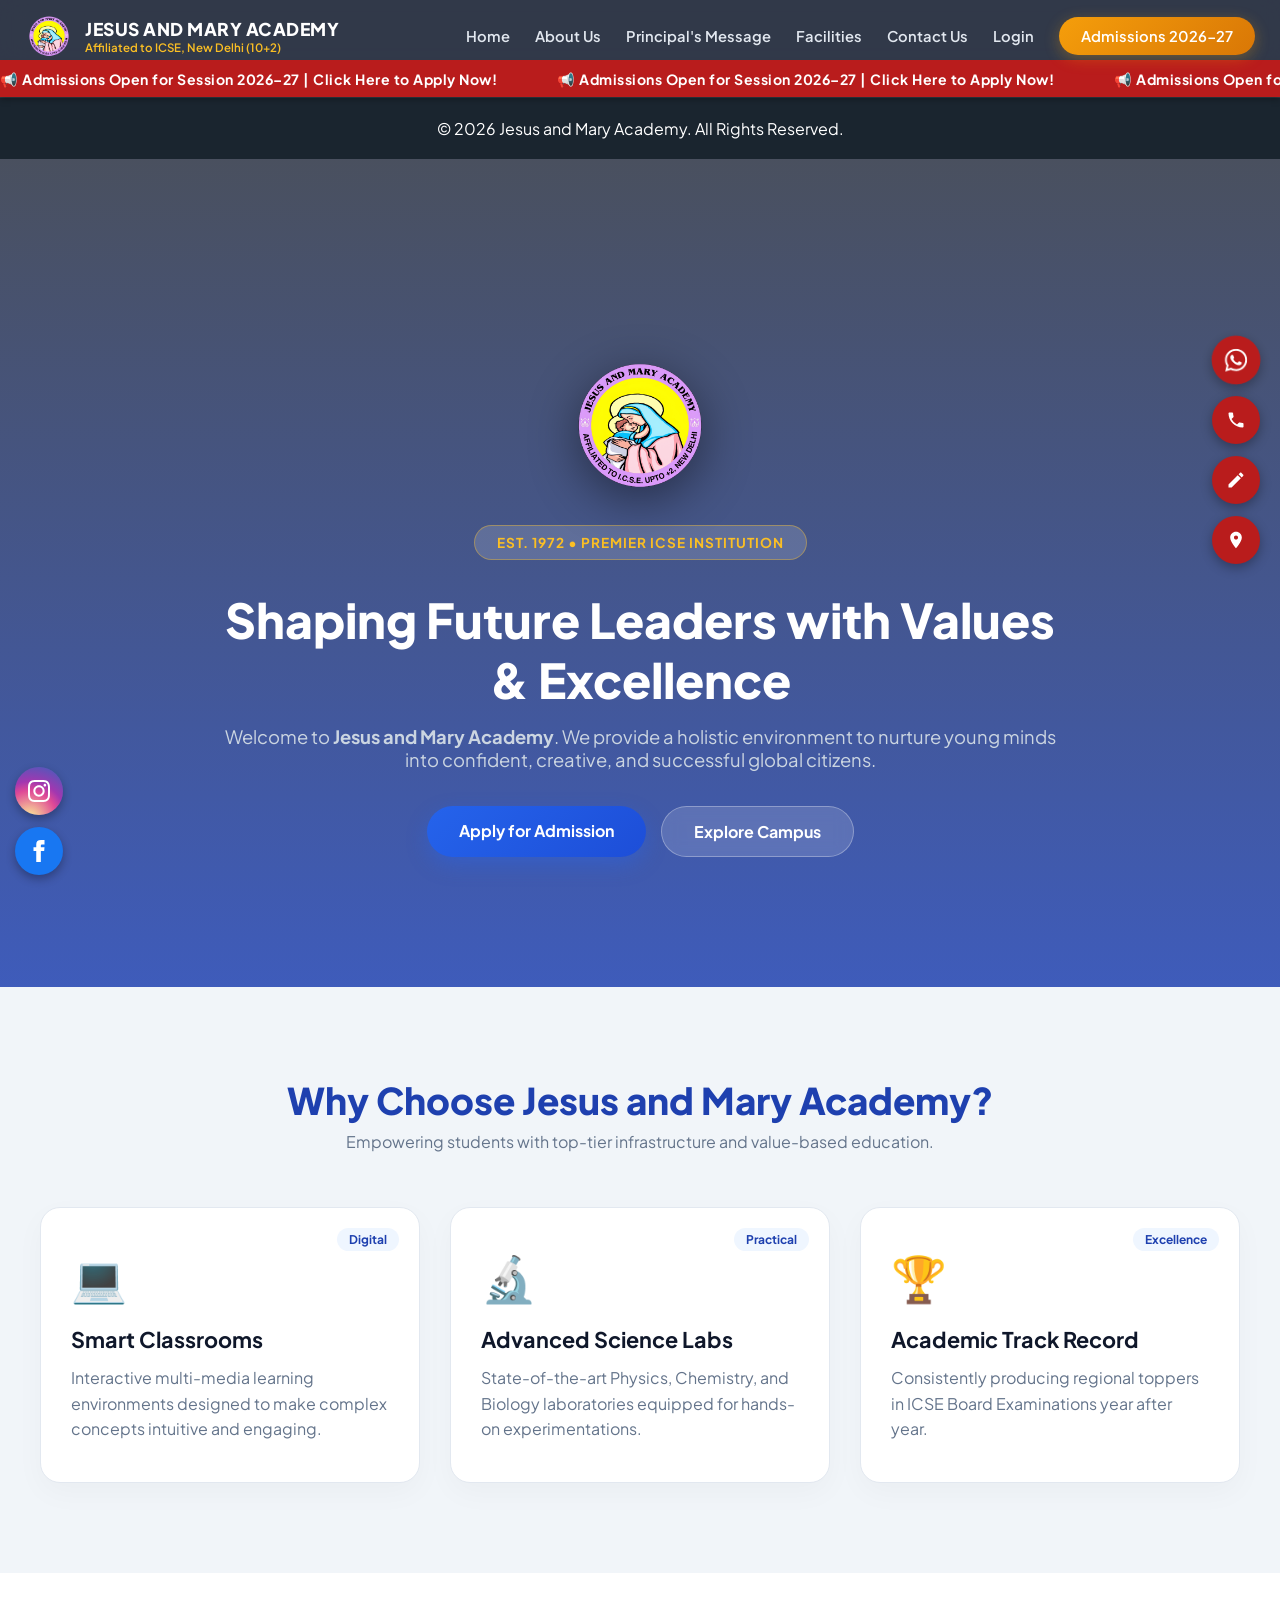
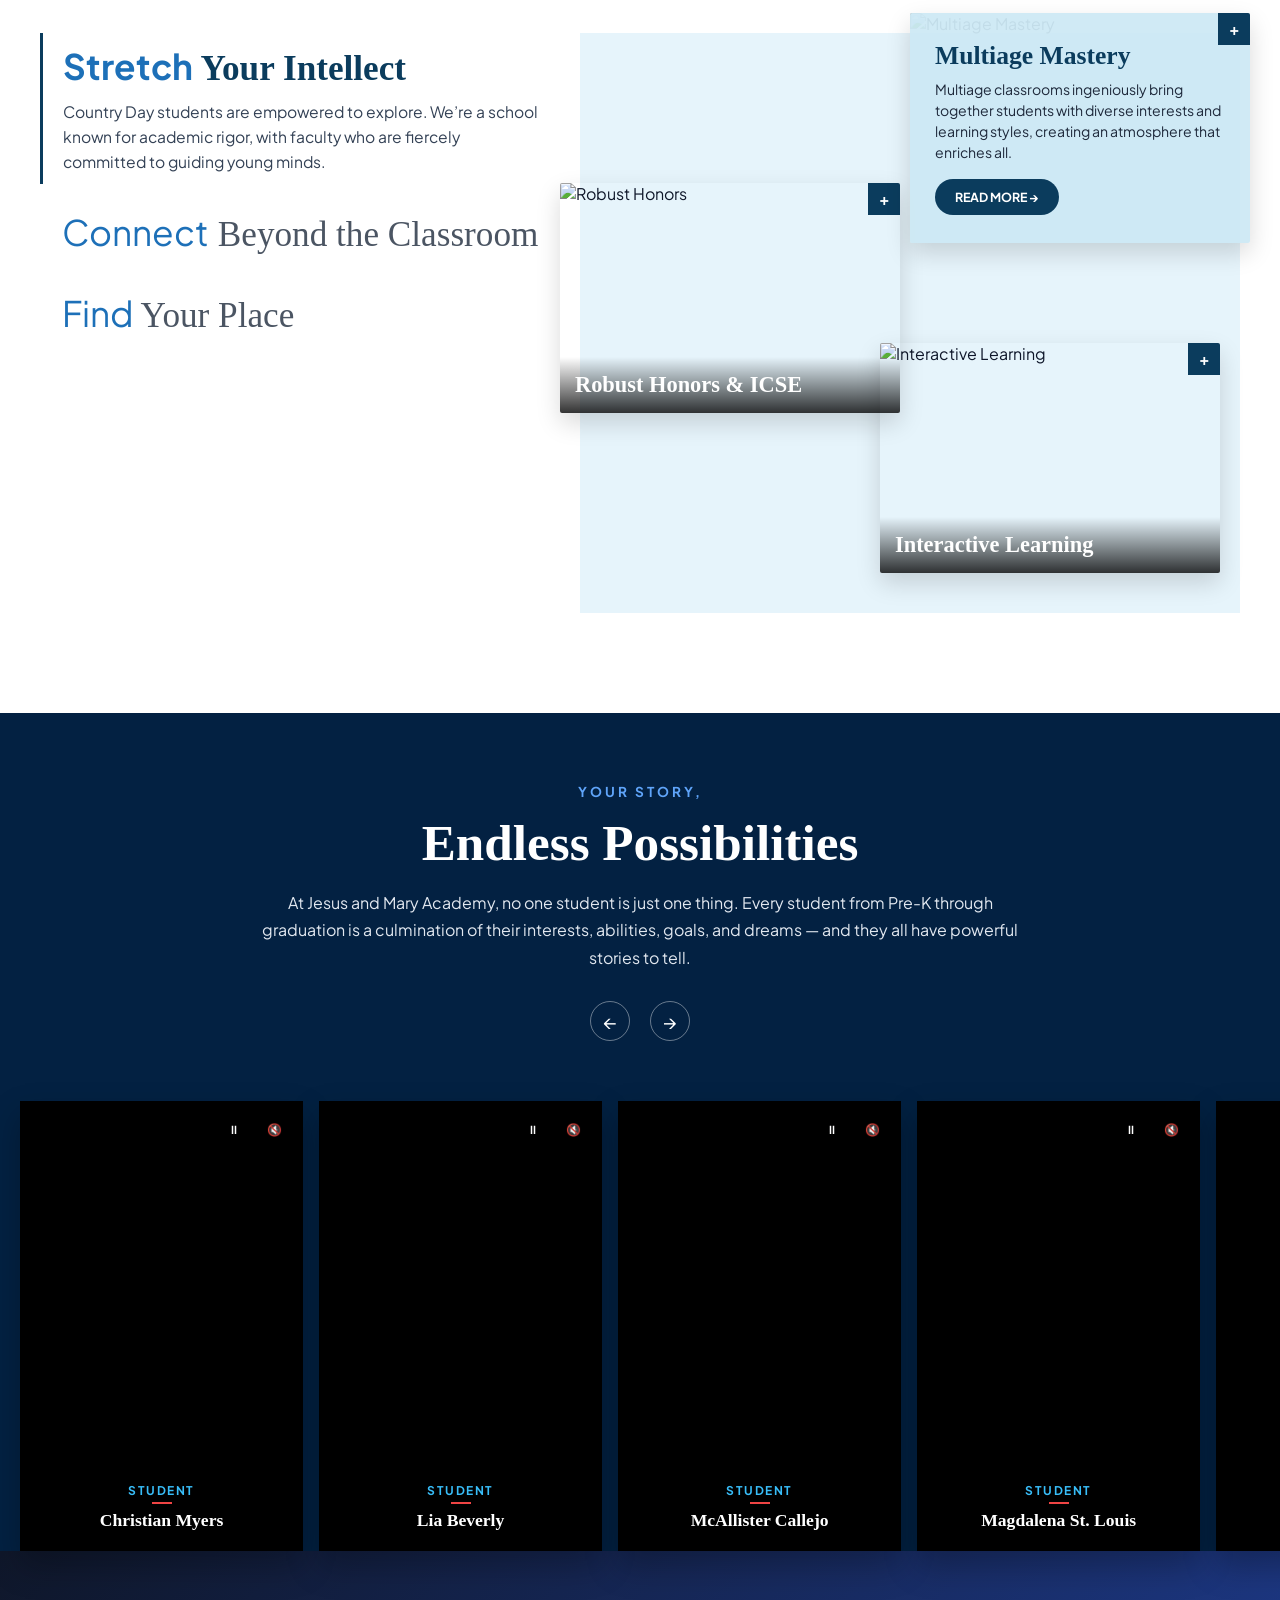
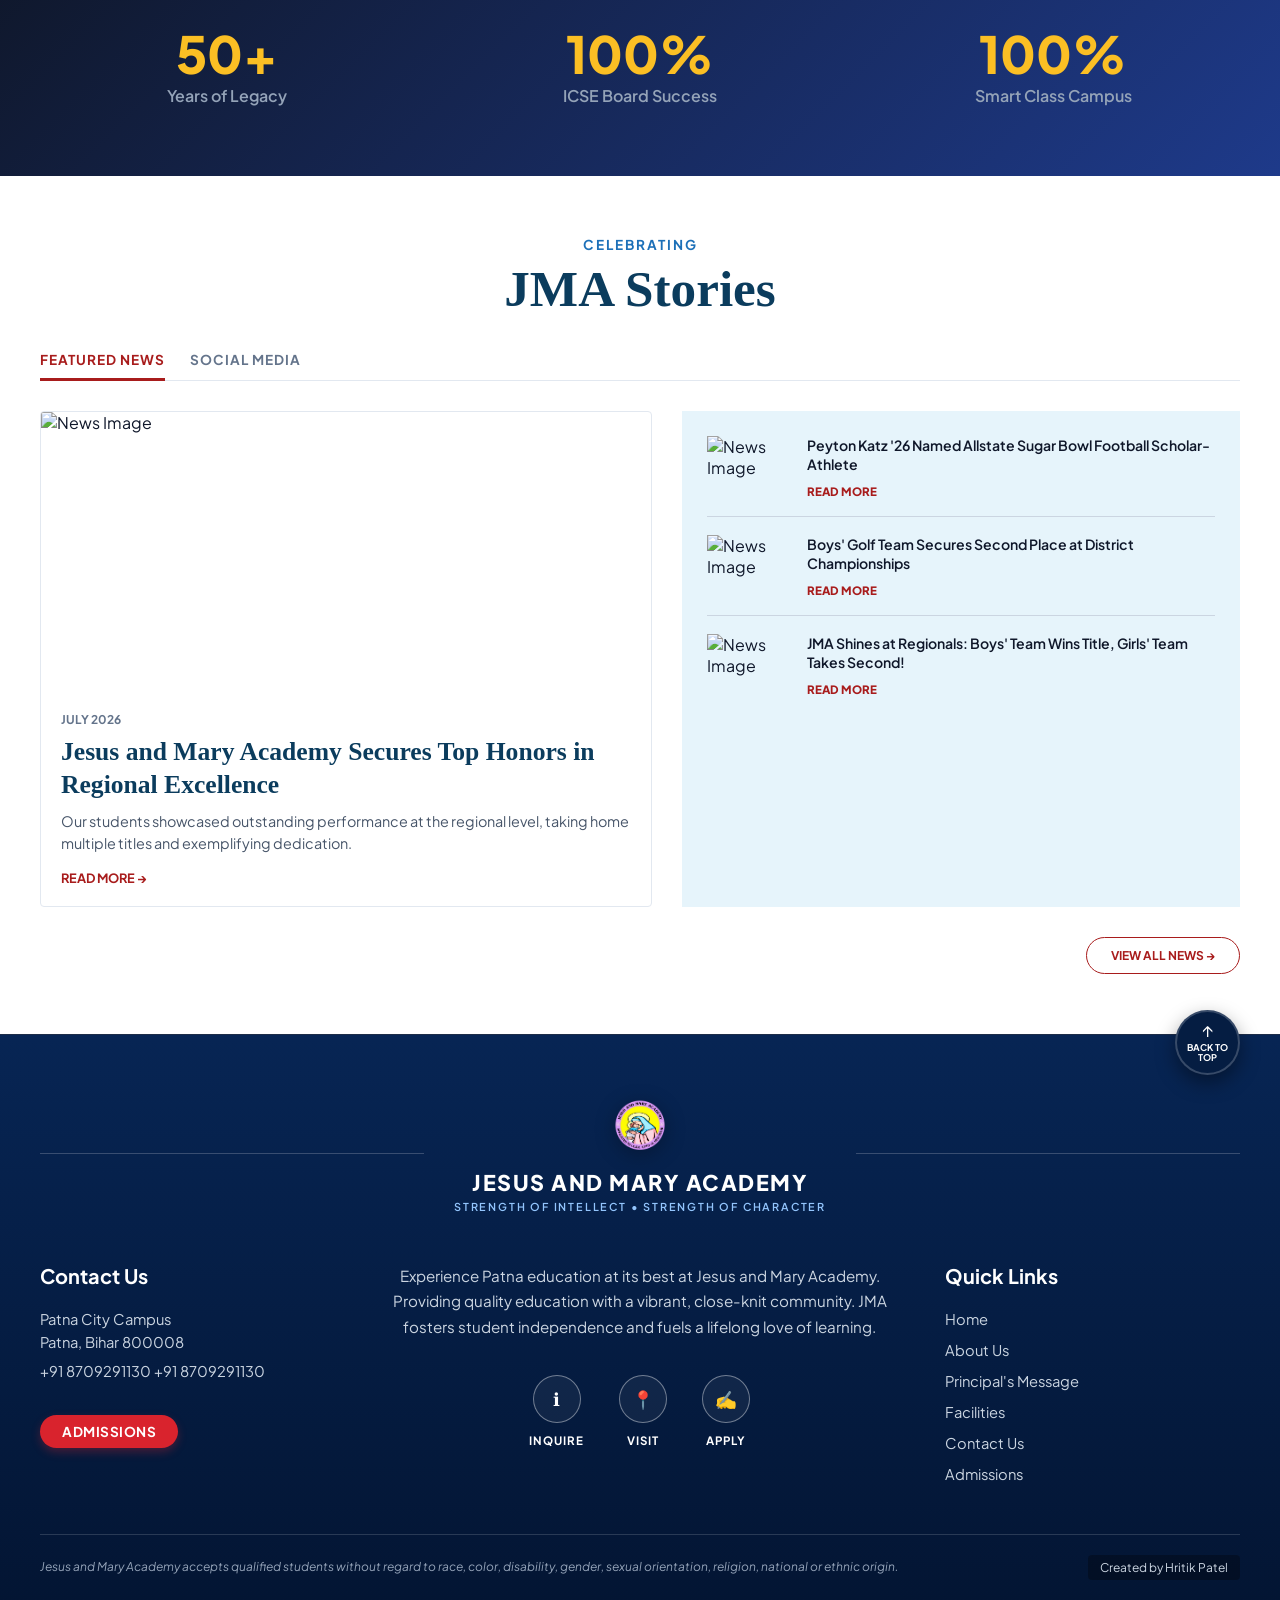
==== index.html @ e07cd56a "Add files via upload" ====
<!DOCTYPE html>
<html lang="en">
<head>
    <meta charset="UTF-8">
    <meta name="viewport" content="width=device-width, initial-scale=1.0">
    <title>Jesus and Mary Academy | Patna City</title>
    
    <!-- External CSS Libraries & Google Fonts -->
    <link rel="stylesheet" href="https://cdn.jsdelivr.net/npm/swiper@11/swiper-bundle.min.css" />
    <link href="https://fonts.googleapis.com/css2?family=Plus+Jakarta+Sans:wght@400;500;600;700;800&display=swap" rel="stylesheet">
    <link rel="stylesheet" href="style.css">
</head>
<body>

    <div id="main-header"></div>

    <!-- Hero Section -->
    <section class="hero" id="home">
        <div class="hero-overlay"></div>
        <div class="hero-content">
            <img src="jma.png" alt="Jesus and Mary Academy Logo" class="hero-center-logo">
            <span class="badge">Est. 1972 • Premier ICSE Institution</span>
            <h1>Shaping Future Leaders with Values & Excellence</h1>
            <p>Welcome to <strong>Jesus and Mary Academy</strong>. We provide a holistic environment to nurture young minds into confident, creative, and successful global citizens.</p>
            <div class="hero-btns">
                <a href="https://app.schoolcanvas.com/Admission/jesusandmary" class="btn-primary-large">Apply for Admission</a>
                <a href="about.html" class="btn-secondary-large">Explore Campus</a>
            </div>
        </div>
    </section>

    <div class="main-academics-wrapper">
        <!-- Key Highlights Section -->
        <section class="features" id="academics">
            <div class="container">
                <div class="section-title">
                    <h2>Why Choose Jesus and Mary Academy?</h2>
                    <p>Empowering students with top-tier infrastructure and value-based education.</p>
                </div>
                <div class="card-grid">
                    <div class="card">
                        <div class="card-badge">Digital</div>
                        <div class="card-icon">💻</div>
                        <h3>Smart Classrooms</h3>
                        <p>Interactive multi-media learning environments designed to make complex concepts intuitive and engaging.</p>
                    </div>
                    <div class="card">
                        <div class="card-badge">Practical</div>
                        <div class="card-icon">🔬</div>
                        <h3>Advanced Science Labs</h3>
                        <p>State-of-the-art Physics, Chemistry, and Biology laboratories equipped for hands-on experimentations.</p>
                    </div>
                    <div class="card">
                        <div class="card-badge">Excellence</div>
                        <div class="card-icon">🏆</div>
                        <h3>Academic Track Record</h3>
                        <p>Consistently producing regional toppers in ICSE Board Examinations year after year.</p>
                    </div>
                </div>
            </div>
        </section>

        <section class="premium-interactive-section">
    <div class="premium-container">

        <div class="premium-accordion">
            <div class="p-accordion-item active" data-card="card-1">
                <div class="p-accordion-header">
                    <h2><span class="highlight">Stretch</span> Your Intellect</h2>
                </div>
                <div class="p-accordion-body">
                    <p>Country Day students are empowered to explore. We’re a school known for academic rigor, with faculty who are fiercely committed to guiding young minds.</p>
                </div>
            </div>

            <div class="p-accordion-item" data-card="card-2">
                <div class="p-accordion-header">
                    <h2><span class="highlight">Connect</span> Beyond the Classroom</h2>
                </div>
                <div class="p-accordion-body">
                    <p>Engage in community outreach, dynamic seminars, and collaborative events designed for personal growth.</p>
                </div>
            </div>

            <div class="p-accordion-item" data-card="card-3">
                <div class="p-accordion-header">
                    <h2><span class="highlight">Find</span> Your Place</h2>
                </div>
                <div class="p-accordion-body">
                    <p>A welcoming, inclusive school culture where every student discovers their passion and builds lifelong values.</p>
                </div>
            </div>
        </div>

        <div class="premium-card-stack">
            <div class="stacked-card active-card" id="card-1">
                <img src="https://images.unsplash.com/photo-1509062522246-3755977927d7?q=80&w=800" alt="Multiage Mastery">
                <div class="plus-badge">+</div>
                <div class="card-overlay-content">
                    <h3>Multiage Mastery</h3>
                    <p>Multiage classrooms ingeniously bring together students with diverse interests and learning styles, creating an atmosphere that enriches all.</p>
                    <button class="read-more-btn" onclick="openModal('Multiage Mastery')">READ MORE &rarr;</button>
                </div>
            </div>

            <div class="stacked-card" id="card-2">
                <img src="https://images.unsplash.com/photo-1581092160607-ee22621dd758?q=80&w=800" alt="Robust Honors">
                <div class="plus-badge">+</div>
                <div class="card-overlay-content">
                    <h3>Robust Honors & ICSE</h3>
                    <p>Advanced curricula empowering students through critical thinking, problem solving, and analytical learning tracks.</p>
                    <button class="read-more-btn" onclick="openModal('Robust Honors & ICSE')">READ MORE &rarr;</button>
                </div>
            </div>

            <div class="stacked-card" id="card-3">
                <img src="https://images.unsplash.com/photo-1522202176988-66273c2fd55f?q=80&w=800" alt="Interactive Learning">
                <div class="plus-badge">+</div>
                <div class="card-overlay-content">
                    <h3>Interactive Learning</h3>
                    <p>Collaborative project spaces designed to encourage hands-on discovery and teamwork among students.</p>
                    <button class="read-more-btn" onclick="openModal('Interactive Learning')">READ MORE &rarr;</button>
                </div>
            </div>
        </div>
        

    </div>
</section>
    <!-- Lightbox Modal Popup -->
    <div class="modal-backdrop" id="modal-backdrop">
        <div class="modal-card">
            <button class="modal-close-btn" id="modal-close-btn">&times;</button>
            <div class="modal-grid">
                <div class="modal-image-col">
                    <img id="modal-img-display" src="" alt="Detail View">
                </div>
                <div class="modal-text-col">
                    <h2 id="modal-title-display">Title Here</h2>
                    <div id="modal-body-display"></div>
                    <a href="#contact" class="modal-cta-btn" id="modal-action-btn">LEARN MORE &rarr;</a>
                </div>
            </div>
        </div>
    </div>

    <!-- STORY VIDEO CAROUSEL SECTION -->
<section class="story-carousel-section">
    <div class="story-banner-wrapper">
        <span class="sub-heading">YOUR STORY,</span>
        <h2 class="main-heading">Endless Possibilities</h2>
        <p class="heading-desc">
            At Jesus and Mary Academy, no one student is just one thing. Every student from Pre-K through graduation is a culmination of their interests, abilities, goals, and dreams — and they all have powerful stories to tell.
        </p>

        <!-- Navigation Arrows & Dots Indicator -->
        <div class="carousel-controls">
            <button class="nav-arrow prev-btn" id="prevSlide">&larr;</button>
            <div class="swiper-pagination"></div>
            <button class="nav-arrow next-btn" id="nextSlide">&rarr;</button>
        </div>
    </div>

    <!-- Swiper Container -->
<div class="swiper video-swiper">
    <div class="swiper-wrapper">

        <!-- Slide 1 -->
        <div class="swiper-slide video-card">
            <div class="video-wrapper">
                <video loop muted playsinline autoplay src="0725 (1)(2).mp4"></video>
                <div class="video-overlay-controls">
                    <button class="v-btn play-btn" onclick="togglePlayPause(this)">⏸</button>
                    <button class="v-btn mute-btn" onclick="toggleMuteUnmute(this)">🔇</button>
                </div>
            </div>
            <div class="card-caption">
                <span class="student-label">STUDENT</span>
                <h3 class="student-name">Christian Myers</h3>
            </div>
        </div>

        <!-- Slide 2 -->
        <div class="swiper-slide video-card">
            <div class="video-wrapper">
                <video loop muted playsinline autoplay src="https://commondatastorage.googleapis.com/gtv-videos-bucket/sample/ForBiggerEscapes.mp4"></video>
                <div class="video-overlay-controls">
                    <button class="v-btn play-btn" onclick="togglePlayPause(this)">⏸</button>
                    <button class="v-btn mute-btn" onclick="toggleMuteUnmute(this)">🔇</button>
                </div>
            </div>
            <div class="card-caption">
                <span class="student-label">STUDENT</span>
                <h3 class="student-name">Lia Beverly</h3>
            </div>
        </div>

        <!-- Slide 3 -->
        <div class="swiper-slide video-card">
            <div class="video-wrapper">
                <video loop muted playsinline autoplay src="https://commondatastorage.googleapis.com/gtv-videos-bucket/sample/ForBiggerFun.mp4"></video>
                <div class="video-overlay-controls">
                    <button class="v-btn play-btn" onclick="togglePlayPause(this)">⏸</button>
                    <button class="v-btn mute-btn" onclick="toggleMuteUnmute(this)">🔇</button>
                </div>
            </div>
            <div class="card-caption">
                <span class="student-label">STUDENT</span>
                <h3 class="student-name">McAllister Callejo</h3>
            </div>
        </div>

        <!-- Slide 4 (NEW) -->
        <div class="swiper-slide video-card">
            <div class="video-wrapper">
                <video loop muted playsinline autoplay src="https://commondatastorage.googleapis.com/gtv-videos-bucket/sample/ForBiggerJoylikes.mp4"></video>
                <div class="video-overlay-controls">
                    <button class="v-btn play-btn" onclick="togglePlayPause(this)">⏸</button>
                    <button class="v-btn mute-btn" onclick="toggleMuteUnmute(this)">🔇</button>
                </div>
            </div>
            <div class="card-caption">
                <span class="student-label">STUDENT</span>
                <h3 class="student-name">Magdalena St. Louis</h3>
            </div>
        </div>

        <!-- Slide 5 (NEW) -->
        <div class="swiper-slide video-card">
            <div class="video-wrapper">
                <video loop muted playsinline autoplay src="https://commondatastorage.googleapis.com/gtv-videos-bucket/sample/ForBiggerMeltdowns.mp4"></video>
                <div class="video-overlay-controls">
                    <button class="v-btn play-btn" onclick="togglePlayPause(this)">⏸</button>
                    <button class="v-btn mute-btn" onclick="toggleMuteUnmute(this)">🔇</button>
                </div>
            </div>
            <div class="card-caption">
                <span class="student-label">STUDENT</span>
                <h3 class="student-name">Mason Kwon</h3>
            </div>
        </div>

        <!-- Slide 6 (NEW) -->
        <div class="swiper-slide video-card">
            <div class="video-wrapper">
                <video loop muted playsinline autoplay src="https://commondatastorage.googleapis.com/gtv-videos-bucket/sample/Sintel.mp4"></video>
                <div class="video-overlay-controls">
                    <button class="v-btn play-btn" onclick="togglePlayPause(this)">⏸</button>
                    <button class="v-btn mute-btn" onclick="toggleMuteUnmute(this)">🔇</button>
                </div>
            </div>
            <div class="card-caption">
                <span class="student-label">STUDENT</span>
                <h3 class="student-name">Anne Marie</h3>
            </div>
        </div>

        <!-- Slide 7 (NEW) -->
        <div class="swiper-slide video-card">
            <div class="video-wrapper">
                <video loop muted playsinline autoplay src="https://commondatastorage.googleapis.com/gtv-videos-bucket/sample/SubaruOutbackOnTheLakeshore.mp4"></video>
                <div class="video-overlay-controls">
                    <button class="v-btn play-btn" onclick="togglePlayPause(this)">⏸</button>
                    <button class="v-btn mute-btn" onclick="toggleMuteUnmute(this)">🔇</button>
                </div>
            </div>
            <div class="card-caption">
                <span class="student-label">STUDENT</span>
                <h3 class="student-name">Aarav Sharma</h3>
            </div>
        </div>

        <!-- Slide 8 (NEW) -->
        <div class="swiper-slide video-card">
            <div class="video-wrapper">
                <video loop muted playsinline autoplay src="https://commondatastorage.googleapis.com/gtv-videos-bucket/sample/WeAreGoingOnBullrun.mp4"></video>
                <div class="video-overlay-controls">
                    <button class="v-btn play-btn" onclick="togglePlayPause(this)">⏸</button>
                    <button class="v-btn mute-btn" onclick="toggleMuteUnmute(this)">🔇</button>
                </div>
            </div>
            <div class="card-caption">
                <span class="student-label">STUDENT</span>
                <h3 class="student-name">Rohan Verma</h3>
            </div>
        </div>

    </div>
</div>

    <!-- Dynamic Stats Banner -->
    <section class="stats-banner">
        <div class="container stats-grid">
            <div class="stat-item">
                <h3>50+</h3>
                <p>Years of Legacy</p>
            </div>
            <div class="stat-item">
                <h3>100%</h3>
                <p>ICSE Board Success</p>
            </div>
            <div class="stat-item">
                <h3>100%</h3>
                <p>Smart Class Campus</p>
            </div>
        </div>
    </section>
    <!-- CELEBRATING STORIES / NEWS SECTION -->
<section class="news-stories-section">
    <div class="news-container">
        
        <!-- Header -->
        <div class="news-header">
            <span class="sub-title">CELEBRATING</span>
            <h2 class="main-title">JMA Stories</h2>
        </div>

        <!-- Navigation Tabs -->
        <div class="news-tabs">
            <button class="tab-btn active" onclick="switchTab(event, 'featured-news')">FEATURED NEWS</button>
            <button class="tab-btn" onclick="switchTab(event, 'social-media')">SOCIAL MEDIA</button>
        </div>

        <div class="tab-divider"></div>

        <!-- Tab Content Wrapper -->
        <div class="tab-content-wrapper">
            
            <!-- 1. FEATURED NEWS TAB -->
            <div id="featured-news" class="tab-content active">
                <div class="news-grid-layout">
                    
                    <!-- Left: Featured Main Post -->
                    <div class="featured-main-card">
                        <div class="featured-img-box">
                            <img src="https://images.unsplash.com/photo-1523240795612-9a054b0db644?q=80&w=1000" alt="News Image">
                        </div>
                        <div class="featured-card-info">
                            <span class="post-date">JULY 2026</span>
                            <h3>Jesus and Mary Academy Secures Top Honors in Regional Excellence</h3>
                            <p>Our students showcased outstanding performance at the regional level, taking home multiple titles and exemplifying dedication.</p>
                            <a href="javascript:void(0)" class="read-more-red" 
                               onclick="openNewsModal('https://images.unsplash.com/photo-1523240795612-9a054b0db644?q=80&w=1000', 'Jesus and Mary Academy Secures Top Honors in Regional Excellence', 'JULY 2026', 'Our students showcased outstanding performance at the regional level, taking home multiple titles. Hard work, determination, and proper guidance led to this legendary feat across multiple categories.')">
                               READ MORE &rarr;
                            </a>
                        </div>
                    </div>

                    <!-- Right: Light Blue Sidebar List -->
                    <div class="news-sidebar-box">
                        
                        <!-- List Item 1 -->
                        <div class="news-item">
                            <div class="item-thumb">
                                <img src="https://images.unsplash.com/photo-1577896851231-70ef18881754?q=80&w=300" alt="News Image">
                            </div>
                            <div class="item-details">
                                <h4>Peyton Katz '26 Named Allstate Sugar Bowl Football Scholar-Athlete</h4>
                                <a href="javascript:void(0)" class="read-more-link" 
                                   onclick="openNewsModal('https://images.unsplash.com/photo-1577896851231-70ef18881754?q=80&w=1000', 'Peyton Katz \'26 Named Allstate Sugar Bowl Football Scholar-Athlete', 'MAY 7 2026', 'The Allstate Sugar Bowl Chapter held its awards ceremony where senior Peyton Katz was honored as an Allstate Sugar Bowl Football Scholar-Athlete for exceptional academic and athletic performance.')">
                                   READ MORE
                                </a>
                            </div>
                        </div>

                        <!-- List Item 2 -->
                        <div class="news-item">
                            <div class="item-thumb">
                                <img src="https://images.unsplash.com/photo-1587280501635-68a0e82cd5ff?q=80&w=300" alt="News Image">
                            </div>
                            <div class="item-details">
                                <h4>Boys' Golf Team Secures Second Place at District Championships</h4>
                                <a href="javascript:void(0)" class="read-more-link" 
                                   onclick="openNewsModal('https://images.unsplash.com/photo-1587280501635-68a0e82cd5ff?q=80&w=1000', 'Boys\' Golf Team Secures Second Place at District Championships', 'MAY 2 2026', 'In a thrilling final round, our Boys\' Golf Team played remarkably well to secure 2nd position in the highly competitive District Championships.')">
                                   READ MORE
                                </a>
                            </div>
                        </div>

                        <!-- List Item 3 -->
                        <div class="news-item">
                            <div class="item-thumb">
                                <img src="https://images.unsplash.com/photo-1511632765486-a01980e01a18?q=80&w=300" alt="News Image">
                            </div>
                            <div class="item-details">
                                <h4>JMA Shines at Regionals: Boys' Team Wins Title, Girls' Team Takes Second!</h4>
                                <a href="javascript:void(0)" class="read-more-link" 
                                   onclick="openNewsModal('https://images.unsplash.com/photo-1511632765486-a01980e01a18?q=80&w=1000', 'JMA Shines at Regionals: Boys\' Team Wins Title, Girls\' Team Takes Second!', 'APRIL 28 2026', 'An incredible victory for both our sports teams. The Boys brought home the regional trophy while the Girls displayed tremendous sportsmanship to secure runner-up!')">
                                   READ MORE
                                </a>
                            </div>
                        </div>

                    </div>

                </div>
            </div>

            <!-- 2. SOCIAL MEDIA TAB (INSTAGRAM GRID) -->
            <div id="social-media" class="tab-content">
                <div class="insta-grid">
                    
                    <a href="https://www.instagram.com" target="_blank" class="insta-item">
                        <img src="https://images.unsplash.com/photo-1509062522246-3755977927d7?q=80&w=500" alt="Instagram Post">
                        <div class="insta-overlay">
                            <p>History Day concluded a year-long study of ancient Egypt! Our students were fully immersed... <span class="read-more-text">READ MORE</span></p>
                            <span class="insta-icon"></span>
                        </div>
                    </a>

                    <a href="https://www.instagram.com" target="_blank" class="insta-item">
                        <img src="https://images.unsplash.com/photo-1529156069898-49953e39b3ac?q=80&w=500" alt="Instagram Post">
                        <div class="insta-overlay">
                            <p>Celebrating moments of joy and shared success on campus! 🎉 <span class="read-more-text">READ MORE</span></p>
                            <span class="insta-icon"></span>
                        </div>
                    </a>

                    <a href="https://www.instagram.com" target="_blank" class="insta-item">
                        <img src="https://images.unsplash.com/photo-1543269865-cbf427effbad?q=80&w=500" alt="Instagram Post">
                        <div class="insta-overlay">
                            <p>Brotherhood & Friendship: Moments that last a lifetime. <span class="read-more-text">READ MORE</span></p>
                            <span class="insta-icon"></span>
                        </div>
                    </a>

                    <a href="https://www.instagram.com" target="_blank" class="insta-item">
                        <img src="https://images.unsplash.com/photo-1571260899304-425eee4c7efc?q=80&w=500" alt="Instagram Post">
                        <div class="insta-overlay">
                            <p>Sportsmanship on display at our annual athletic grounds! 🏆 <span class="read-more-text">READ MORE</span></p>
                            <span class="insta-icon"></span>
                        </div>
                    </a>

                </div>
            </div>

        </div>

        <!-- Footer View All Button -->
        <div class="news-footer-action">
            <a href="news.html" class="view-all-btn">VIEW ALL NEWS &rarr;</a>
        </div>

    </div>
</section>

<!-- POPUP MODAL (HIDDEN BY DEFAULT WITH STYLE) -->
<div id="newsModal" class="news-modal-overlay" style="display: none;" onclick="closeNewsModal(event)">
    <div class="news-modal-container" onclick="event.stopPropagation()">
        <button class="modal-close-btn" onclick="closeNewsModal(event)">&times;</button>
        <div class="modal-left-img">
            <img id="modalImg" src="" alt="Modal Detail Image">
        </div>
        <div class="modal-right-content">
            <h2 id="modalTitle"></h2>
            <span id="modalDate" class="modal-date-tag"></span>
            <p id="modalDescription"></p>
        </div>
    </div>
</div>
    <div id="main-floating-bar"></div>
    <div id="main-footer"></div>

    <!-- Scripts Loaded Once at the Bottom -->
    <script src="https://cdn.jsdelivr.net/npm/swiper@11/swiper-bundle.min.js"></script>
    <script src="header-footer.js"></script>
    <script src="script.js"></script>
</body>
</html>
---- style.css ----
/* ==========================================
   GLOBAL & ROOT VARIABLES
   ========================================== */
html {
    scroll-behavior: smooth;
    height: 100%;
}
/* Prevent Horizontal Overflow & White Space */
html, body {
    max-width: 100% !important;
    overflow-x: hidden !important;
    margin: 0;
    padding: 0;
}
/* Header aur Red Banner ke beech ka white gap hatane ke liye */
.site-header, header {
    margin-bottom: 0 !important;
    padding-bottom: 0 !important;
    border-bottom: none !important;
}
/* Announcement Red Ticker Bar Fix */
.announcement-bar, 
.ticker-wrapper {
    width: 100% !important;
    max-width: 100% !important;
    overflow: hidden !important;
}

/* Agar uske just niche red banner hai */
.announcement-bar, .red-banner, marquee {
    margin-top: 0 !important;
    padding-top: 0 !important;
}

/* Story Carousel Section Container Fix */
.story-carousel-section, 
.premium-interactive-section {
    width: 100% !important;
    max-width: 100vw !important;
    overflow-x: hidden !important;
}

* {
    box-sizing: border-box;
}

:root {
    --primary: #0f172a;
    --primary-blue: #1e40af;
    --accent-gold: #f59e0b;
    --accent-light: #fbbf24;
    --text-dark: #0f172a;
    --text-light: #ffffff;
    --bg-light: #f8fafc;
    --transition: all 0.3s cubic-bezier(0.16, 1, 0.3, 1);
}

* {
    margin: 0;
    padding: 0;
    box-sizing: border-box;
    font-family: 'Plus Jakarta Sans', sans-serif;
}

body {
    background-color: var(--bg-light);
    color: var(--text-dark);
    display: flex;
    flex-direction: column;
    min-height: 100vh;
}

/* ==========================================
   NAVBAR STYLING
   ========================================== */
.navbar {
    position: fixed;
    top: 0;
    width: 100%;
    z-index: 1000;
    padding: 12px 0;
    background: rgba(15, 23, 42, 0.85);
    backdrop-filter: blur(12px);
    border-bottom: 1px solid rgba(255, 255, 255, 0.1);
    transition: var(--transition);
}

.nav-container {
    width: 100%;
    max-width: 100%;
    padding: 0 25px;
    display: flex;
    justify-content: space-between;
    align-items: center;
}

.logo {
    display: flex;
    align-items: center;
    gap: 12px;
}

.nav-logo {
    width: 48px;
    height: 48px;
    object-fit: contain;
}

.logo-text-wrapper {
    display: flex;
    flex-direction: column;
}

.logo-title {
    color: var(--text-light);
    font-weight: 800;
    font-size: 1.1rem;
    letter-spacing: 0.5px;
}

.logo-subtitle {
    color: var(--accent-light);
    font-size: 0.72rem;
    font-weight: 600;
}

.nav-links {
    display: flex;
    gap: 25px;
    align-items: center;
}

.nav-links a {
    color: #e2e8f0;
    text-decoration: none;
    font-weight: 600;
    font-size: 0.92rem;
    transition: var(--transition);
}

.nav-links a:hover {
    color: var(--accent-light);
}

.btn-primary {
    background: linear-gradient(135deg, #f59e0b, #d97706);
    color: #ffffff !important;
    padding: 10px 22px;
    border-radius: 50px;
    box-shadow: 0 4px 15px rgba(245, 158, 11, 0.3);
}

.btn-primary:hover {
    transform: translateY(-2px);
    box-shadow: 0 6px 20px rgba(245, 158, 11, 0.5);
}

/* Default Mobile Menu Button Hidden on Desktop */
.mobile-menu-btn {
    display: none;
}

/* ==========================================
   HERO SECTION
   ========================================== */
.hero {
    position: relative;
    min-height: 92vh;
    background: url('https://images.unsplash.com/photo-1562774053-701939374585?q=80&w=1920') center/cover no-repeat;
    display: flex;
    align-items: center;
    justify-content: center;
    text-align: center;
    padding: 120px 20px 60px;
}

.hero-overlay {
    position: absolute;
    inset: 0;
    background: linear-gradient(180deg, rgba(15, 23, 42, 0.75) 0%, rgba(30, 64, 175, 0.85) 100%);
}

.hero-content {
    position: relative;
    z-index: 2;
    max-width: 850px;
    width: 100%;
    display: flex;
    flex-direction: column;
    align-items: center;
    justify-content: center;
    text-align: center;
    margin: 0 auto;
}

.hero-center-logo {
    width: 150px;
    height: auto;
    display: block;
    margin: 0 auto 25px auto;
    filter: drop-shadow(0 12px 25px rgba(0, 0, 0, 0.45));
}

.badge {
    display: inline-block;
    background: rgba(255, 255, 255, 0.15);
    color: var(--accent-light);
    border: 1px solid rgba(251, 191, 36, 0.4);
    padding: 8px 22px;
    border-radius: 30px;
    font-size: 0.85rem;
    font-weight: 700;
    text-transform: uppercase;
    letter-spacing: 1px;
    margin-bottom: 10px;
}

.hero h1 {
    color: var(--text-light);
    font-size: 3rem;
    font-weight: 800;
    margin: 20px 0 15px;
    line-height: 1.25;
}

.hero p {
    color: #cbd5e1;
    font-size: 1.15rem;
    margin-bottom: 35px;
}

.hero-btns {
    display: flex;
    gap: 15px;
    justify-content: center;
}

.btn-primary-large {
    background: linear-gradient(135deg, #2563eb, #1d4ed8);
    color: white;
    padding: 14px 32px;
    border-radius: 50px;
    text-decoration: none;
    font-weight: 700;
    box-shadow: 0 8px 20px rgba(37, 99, 235, 0.4);
    transition: var(--transition);
}

.btn-primary-large:hover {
    transform: translateY(-3px);
    box-shadow: 0 12px 25px rgba(37, 99, 235, 0.6);
}

.btn-secondary-large {
    background: rgba(255, 255, 255, 0.15);
    color: white;
    border: 1px solid rgba(255, 255, 255, 0.3);
    backdrop-filter: blur(8px);
    padding: 14px 32px;
    border-radius: 50px;
    text-decoration: none;
    font-weight: 700;
    transition: var(--transition);
}

.btn-secondary-large:hover {
    background: rgba(255, 255, 255, 0.3);
}

/* ==========================================
   FEATURES CARDS
   ========================================== */
.features {
    padding: 90px 20px;
    background: #f1f5f9;
}

.container {
    max-width: 1200px;
    margin: 0 auto;
}

.section-title {
    text-align: center;
    margin-bottom: 55px;
}

.section-title h2 {
    font-size: 2.3rem;
    color: var(--primary-blue);
    font-weight: 800;
}

.section-title p {
    color: #64748b;
    margin-top: 8px;
}

.card-grid {
    display: grid;
    grid-template-columns: repeat(auto-fit, minmax(300px, 1fr));
    gap: 30px;
}

.card {
    position: relative;
    background: #ffffff;
    padding: 40px 30px;
    border-radius: 20px;
    border: 1px solid #e2e8f0;
    box-shadow: 0 10px 30px rgba(0,0,0,0.03);
    transition: opacity 0.6s ease, transform 0.6s ease, box-shadow 0.3s ease;
}

.card:hover {
    transform: translateY(-8px);
    box-shadow: 0 20px 40px rgba(30, 64, 175, 0.12);
    border-color: #93c5fd;
}

.card-badge {
    position: absolute;
    top: 20px;
    right: 20px;
    background: #eff6ff;
    color: var(--primary-blue);
    font-size: 0.75rem;
    font-weight: 700;
    padding: 4px 12px;
    border-radius: 20px;
}

.card-icon {
    font-size: 2.8rem;
    margin-bottom: 20px;
}

.card h3 {
    color: var(--primary);
    font-size: 1.35rem;
    margin-bottom: 12px;
}

.card p {
    color: #64748b;
    line-height: 1.6;
}

/* ==========================================
   STATS BANNER
   ========================================== */
.stats-banner {
    background: linear-gradient(135deg, #0f172a 0%, #1e3a8a 100%);
    color: var(--text-light);
    padding: 70px 20px;
}

.stats-grid {
    display: grid;
    grid-template-columns: repeat(auto-fit, minmax(200px, 1fr));
    text-align: center;
    gap: 40px;
}

.stat-item h3 {
    font-size: 3.2rem;
    font-weight: 800;
    color: var(--accent-light);
}

.stat-item p {
    color: #94a3b8;
    font-size: 1rem;
    font-weight: 600;
}

/* ==========================================
   FLOATING ACTION BAR
   ========================================== */
.floating-action-bar {
    position: fixed;
    right: 20px;
    top: 50%;
    transform: translateY(-50%);
    display: flex;
    flex-direction: column;
    align-items: flex-end;
    gap: 12px;
    z-index: 9999;
}

.floating-btn {
    display: inline-flex;
    align-items: center;
    justify-content: flex-start;
    height: 48px;
    width: 48px;
    background-color: #b91c1c;
    color: #ffffff !important;
    border-radius: 999px;
    text-decoration: none;
    box-shadow: 0 4px 12px rgba(0, 0, 0, 0.25);
    overflow: hidden;
    transition: all 0.35s cubic-bezier(0.4, 0, 0.2, 1);
}

.floating-btn .btn-icon {
    width: 48px;
    height: 48px;
    min-width: 48px;
    display: flex;
    align-items: center;
    justify-content: center;
    font-size: 1.2rem;
    flex-shrink: 0;
}

.floating-btn .btn-text {
    opacity: 0;
    visibility: hidden;
    white-space: nowrap;
    font-size: 0.95rem;
    font-weight: 700;
    transition: opacity 0.25s ease, visibility 0.25s ease;
}

.floating-btn:hover {
    width: 130px;
    background-color: #991b1b;
    box-shadow: 0 6px 18px rgba(185, 28, 28, 0.45);
}

.floating-btn:hover .btn-text {
    opacity: 1;
    visibility: visible;
    padding-right: 16px;
}

/* ==========================================
   FOOTER STYLING
   ========================================== */
.site-footer {
    position: relative;
    background: linear-gradient(180deg, #072554 0%, #031533 100%);
    color: #ffffff;
    padding: 60px 20px 25px;
    margin-top: auto;
    border-top: 1px solid rgba(255, 255, 255, 0.1);
}

.footer-container {
    max-width: 1200px;
    margin: 0 auto;
}

.back-to-top {
    position: absolute;
    top: -25px;
    right: 40px;
    width: 65px;
    height: 65px;
    background-color: #051d42;
    border: 2px solid rgba(255, 255, 255, 0.2);
    border-radius: 50%;
    display: flex;
    flex-direction: column;
    align-items: center;
    justify-content: center;
    color: #ffffff;
    text-decoration: none;
    box-shadow: 0 8px 20px rgba(0, 0, 0, 0.4);
    transition: all 0.3s ease;
    z-index: 10;
}

.back-to-top:hover {
    background-color: #0a3370;
    transform: translateY(-3px);
    border-color: #ffffff;
}

.back-to-top .arrow {
    font-size: 1.1rem;
    line-height: 1;
}

.back-to-top .text {
    font-size: 0.58rem;
    font-weight: 700;
    text-transform: uppercase;
    text-align: center;
    line-height: 1.1;
    margin-top: 2px;
}

.footer-header-branding {
    display: flex;
    align-items: center;
    justify-content: center;
    margin-bottom: 50px;
}

.footer-divider-line {
    flex: 1;
    height: 1px;
    background: rgba(255, 255, 255, 0.2);
}

.footer-brand-center {
    text-align: center;
    padding: 0 30px;
}

.footer-logo-img {
    height: 60px;
    width: auto;
    margin-bottom: 10px;
    filter: drop-shadow(0 4px 10px rgba(0,0,0,0.3));
}

.footer-school-title {
    font-size: 1.35rem;
    font-weight: 800;
    letter-spacing: 1.5px;
    color: #ffffff;
    margin-bottom: 4px;
}

.footer-school-tagline {
    font-size: 0.68rem;
    letter-spacing: 1.8px;
    color: #93c5fd;
    font-weight: 600;
}

.footer-content-grid {
    display: grid;
    grid-template-columns: 1fr 1.8fr 1fr;
    gap: 40px;
    align-items: start;
    padding-bottom: 40px;
}

.footer-heading {
    font-size: 1.25rem;
    font-weight: 700;
    margin-bottom: 20px;
    color: #ffffff;
}

.footer-address {
    font-style: normal;
    font-size: 0.92rem;
    line-height: 1.6;
    color: #cbd5e1;
    margin-bottom: 22px;
}

.footer-phone {
    color: #cbd5e1;
    text-decoration: none;
    display: inline-block;
    margin-top: 5px;
}

.footer-phone:hover {
    color: #ffffff;
}

/* Red Admissions Pill Button Fix */
.site-footer .btn-Admission {
    display: inline-block !important;
    background-color: #d9232d !important; /* Solid Red Color */
    color: #ffffff !important;
    padding: 8px 22px !important;
    border-radius: 20px !important; /* Pill Shape */
    text-decoration: none !important;
    font-size: 0.85rem !important;
    font-weight: 700 !important;
    letter-spacing: 0.5px !important;
    margin-top: 10px !important;
    box-shadow: 0 4px 10px rgba(217, 35, 45, 0.3) !important;
    transition: transform 0.2s ease, background-color 0.2s ease !important;
}

.site-footer .btn-Admission:hover {
    background-color: #b81b24 !important;
    transform: translateY(-2px) !important;
}

.site-footer .btn-Admission .heart-icon {
    margin-right: 5px;
    font-size: 0.75rem;
}
.footer-social-links {
    display: flex;
    gap: 15px;
}

.social-icon {
    color: #ffffff;
    opacity: 0.8;
    transition: all 0.3s ease;
}

.social-icon:hover {
    opacity: 1;
    transform: scale(1.15);
}

.footer-intro-text {
    font-size: 0.95rem;
    line-height: 1.7;
    color: #cbd5e1;
    text-align: center;
    margin-bottom: 35px;
}

.footer-action-buttons {
    display: flex;
    justify-content: center;
    gap: 35px;
}

.action-circle-btn {
    display: flex;
    flex-direction: column;
    align-items: center;
    text-decoration: none;
    color: #ffffff;
    gap: 10px;
    transition: all 0.3s ease;
}

.icon-circle {
    width: 48px;
    height: 48px;
    border-radius: 50%;
    border: 1px solid rgba(255, 255, 255, 0.4);
    display: flex;
    align-items: center;
    justify-content: center;
    font-size: 1.1rem;
    transition: all 0.3s ease;
    background: rgba(255, 255, 255, 0.05);
}

.action-circle-btn span {
    font-size: 0.72rem;
    font-weight: 700;
    letter-spacing: 1px;
}

.action-circle-btn:hover .icon-circle {
    background-color: #ffffff;
    color: #072554;
    border-color: #ffffff;
    transform: scale(1.1);
}

.footer-nav-list {
    list-style: none;
    padding: 0;
}

.footer-nav-list li {
    margin-bottom: 10px;
}

.footer-nav-list a {
    color: #cbd5e1;
    text-decoration: none;
    font-size: 0.92rem;
    transition: all 0.2s ease;
}

.footer-nav-list a:hover {
    color: #ffffff;
    padding-left: 4px;
}

.footer-bottom {
    border-top: 1px solid rgba(255, 255, 255, 0.15);
    padding-top: 20px;
    display: flex;
    justify-content: space-between;
    align-items: center;
    flex-wrap: wrap;
    gap: 15px;
}

.disclaimer-text {
    font-size: 0.75rem;
    color: #94a3b8;
    max-width: 80%;
    line-height: 1.5;
    font-style: italic;
}

.powered-by {
    font-size: 0.75rem;
    background: rgba(0, 0, 0, 0.3);
    padding: 5px 12px;
    border-radius: 4px;
    color: #cbd5e1;
}

/* ==========================================
   CLEAN RESPONSIVE MEDIA QUERIES (MOBILE & TABLETS)
   ========================================== */
@media (max-width: 768px) {
    .nav-container {
        padding: 0 16px;
        position: relative;
    }

    .nav-logo {
        width: 36px;
        height: 36px;
    }

    .logo-title {
        font-size: 0.9rem;
    }

    .logo-subtitle {
        font-size: 0.65rem;
    }

    /* Mobile Pill Menu Button */
    .mobile-menu-btn {
        display: inline-flex;
        align-items: center;
        gap: 6px;
        background: #f59e0b;
        color: #ffffff;
        border: none;
        padding: 6px 14px;
        border-radius: 999px;
        font-size: 0.85rem;
        font-weight: 700;
        cursor: pointer;
        z-index: 1001;
    }

    /* Mobile Dropdown Nav */
    .nav-links {
        display: none;
        flex-direction: column;
        position: absolute;
        top: 100%;
        left: 0;
        width: 100%;
        background-color: #0f172a;
        padding: 15px 20px;
        border-bottom: 3px solid #f59e0b;
        box-shadow: 0 10px 25px rgba(0,0,0,0.5);
        z-index: 1000;
        gap: 0;
    }

    .nav-links.show-menu {
        display: flex;
    }

    .nav-links a {
        padding: 12px 0;
        border-bottom: 1px solid rgba(255, 255, 255, 0.1);
        color: #ffffff;
        font-size: 0.95rem;
        width: 100%;
    }

    .nav-links a:last-child {
        border-bottom: none;
    }

    /* Hero Text Adjustments */
    .hero h1 {
        font-size: 2rem;
    }
    
    .hero p {
        font-size: 0.95rem;
    }

    /* Floating Action Bar Adjustments */
    .floating-action-bar {
        right: 10px;
        gap: 8px;
    }

    .floating-btn {
        height: 40px;
        width: 40px;
    }

    .floating-btn .btn-icon {
        width: 40px;
        height: 40px;
        font-size: 1rem;
    }

    .floating-btn:hover {
        width: 110px;
    }

    /* Footer Responsive Grid */
    .footer-content-grid {
        grid-template-columns: 1fr;
        text-align: center;
        gap: 35px;
    }

    .footer-bottom {
        flex-direction: column;
        text-align: center;
    }

    .disclaimer-text {
        max-width: 100%;
    }

    .back-to-top {
        right: 20px;
    }
}
/* ==========================================
   INTERACTIVE ACCORDION & HOVER OVERLAY FIX
   ========================================== */
.premium-interactive-section {
    padding: 60px 20px 100px 20px;
    background-color: #ffffff;
    width: 100%;
    position: relative;
    z-index: 2;
}

.premium-container {
    max-width: 1200px;
    margin: 0 auto;
    display: flex;
    gap: 40px;
    align-items: flex-start;
}

/* --- ACCORDION LEFT SIDE --- */
.premium-accordion {
    flex: 1;
    max-width: 500px;
    display: flex;
    flex-direction: column;
    gap: 15px;
}

.p-accordion-item {
    padding: 10px 0 10px 20px;
    border-left: 2px solid transparent;
    cursor: pointer;
    transition: all 0.3s ease;
}

.p-accordion-item.active {
    border-left: 3px solid #0b3c5d;
}

.p-accordion-header h2 {
    font-family: 'Cormorant Garamond', serif;
    font-size: 2.2rem;
    font-weight: 400;
    color: #4b5563;
    margin: 0;
}

.p-accordion-item.active .p-accordion-header h2 {
    color: #0b3c5d;
    font-weight: 700;
}

.p-accordion-header .highlight {
    color: #1d70b8;
}

.p-accordion-body {
    max-height: 0;
    overflow: hidden;
    opacity: 0;
    transition: all 0.4s ease;
}

.p-accordion-item.active .p-accordion-body {
    max-height: 200px;
    opacity: 1;
    margin-top: 10px;
}

.p-accordion-body p {
    margin: 0;
    color: #334155;
    font-size: 0.98rem;
    line-height: 1.6;
}

/* --- RIGHT SIDE STAGGERED STACK --- */
.premium-card-stack {
    flex: 1;
    position: relative;
    min-height: 580px; /* Space reserved for overlapping cards */
    background: #e6f4fb;
    padding: 30px;
}

.stacked-card {
    position: absolute;
    width: 340px;
    height: 230px;
    border-radius: 2px;
    overflow: hidden;
    box-shadow: 0 10px 25px rgba(0,0,0,0.15);
    transition: all 0.4s ease;
}

/* Card Offsets Position */
#card-1 { top: -20px; right: -10px; z-index: 3; }
#card-2 { top: 150px; left: -20px; z-index: 2; }
#card-3 { top: 310px; right: 20px; z-index: 1; }

.stacked-card img {
    width: 100%;
    height: 100%;
    object-fit: cover;
}

.plus-badge {
    position: absolute;
    top: 0;
    right: 0;
    background: #0b3c5d;
    color: #fff;
    width: 32px;
    height: 32px;
    display: flex;
    align-items: center;
    justify-content: center;
    font-weight: bold;
    z-index: 5;
}

/* Default Overlay (Inactive State) */
.card-overlay-content {
    position: absolute;
    bottom: 0;
    left: 0;
    right: 0;
    padding: 15px;
    background: linear-gradient(to top, rgba(0,0,0,0.8), transparent);
    color: #fff;
    transition: all 0.3s ease;
}

.card-overlay-content h3 {
    margin: 0;
    font-family: 'Cormorant Garamond', serif;
    font-size: 1.4rem;
}

.card-overlay-content p, 
.card-overlay-content .read-more-btn {
    display: none;
}

/* --- HOVER & ACTIVE STATE (LIGHT BLUE FROSTED OVERLAY WITH READ MORE BUTTON) --- */
.stacked-card:hover .card-overlay-content,
.stacked-card.active-card .card-overlay-content {
    top: 0;
    bottom: 0;
    background: rgba(206, 233, 245, 0.94); /* Frosted Ice-Blue Overlay */
    color: #0b3c5d;
    display: flex;
    flex-direction: column;
    justify-content: center;
    padding: 25px;
}

.stacked-card:hover .card-overlay-content h3,
.stacked-card.active-card .card-overlay-content h3 {
    color: #0b3c5d;
    font-size: 1.6rem;
    margin-bottom: 8px;
}

.stacked-card:hover .card-overlay-content p,
.stacked-card.active-card .card-overlay-content p {
    display: block;
    color: #1e293b;
    font-size: 0.88rem;
    line-height: 1.5;
    margin-bottom: 15px;
}

.stacked-card:hover .read-more-btn,
.stacked-card.active-card .read-more-btn {
    display: inline-block;
    background: #0b3c5d;
    color: #ffffff;
    border: none;
    padding: 10px 20px;
    border-radius: 20px;
    font-weight: 700;
    font-size: 0.78rem;
    cursor: pointer;
    align-self: flex-start;
}

/* ==========================================
   POPUP LIGHTBOX MODAL (Image 3 Exact Match)
   ========================================== */
.modal-backdrop {
    position: fixed;
    top: 0;
    left: 0;
    width: 100vw;
    height: 100vh;
    background: rgba(11, 25, 44, 0.75);
    backdrop-filter: blur(5px);
    display: none;
    align-items: center;
    justify-content: center;
    z-index: 99999;
    padding: 20px;
}

.modal-backdrop.active {
    display: flex;
}

.modal-card {
    background: #ffffff;
    border-radius: 0px;
    max-width: 960px;
    width: 100%;
    overflow: hidden;
    position: relative;
    box-shadow: 0 25px 50px rgba(0,0,0,0.3);
}

/* Solid Blue Square Close Button (Top Right) */
.modal-close-btn {
    position: absolute;
    top: 0;
    right: 0;
    width: 48px;
    height: 48px;
    background: #0b3c5d;
    color: #ffffff;
    border: none;
    font-size: 1.5rem;
    cursor: pointer;
    z-index: 10;
    display: flex;
    align-items: center;
    justify-content: center;
}

.modal-grid {
    display: flex;
    min-height: 500px;
}

.modal-image-col {
    flex: 1;
}

.modal-image-col img {
    width: 100%;
    height: 100%;
    object-fit: cover;
    display: block;
}

.modal-text-col {
    flex: 1;
    padding: 60px 45px 45px 45px;
    display: flex;
    flex-direction: column;
    justify-content: center;
}

.modal-text-col h2 {
    font-family: 'Cormorant Garamond', serif;
    font-size: 2.5rem;
    color: #0b3c5d;
    margin: 0 0 20px 0;
    font-weight: 600;
}

.modal-text-col p {
    color: #334155;
    font-size: 1rem;
    line-height: 1.7;
    margin-bottom: 16px;
}

.modal-cta-btn {
    display: inline-block;
    align-self: flex-start;
    margin-top: 15px;
    background: #0b3c5d;
    color: #ffffff;
    padding: 14px 28px;
    border-radius: 25px;
    text-decoration: none;
    font-size: 0.82rem;
    font-weight: 700;
    letter-spacing: 1px;
}
/* ==========================================
   1. LIGHTBOX MODAL FIX (Hides popup by default)
   ========================================== */
.modal-backdrop {
    position: fixed;
    top: 0;
    left: 0;
    width: 100vw;
    height: 100vh;
    background: rgba(0, 0, 0, 0.7);
    display: none; /* Hidden by default */
    align-items: center;
    justify-content: center;
    z-index: 9999;
    padding: 20px;
}

/* Jab Class 'active' ya 'show' ho tabhi dikhe */
.modal-backdrop.active,
.modal-backdrop.show {
    display: flex;
}

.modal-card {
    background: #ffffff;
    border-radius: 16px;
    max-width: 800px;
    width: 100%;
    padding: 30px;
    position: relative;
    box-shadow: 0 25px 50px -12px rgba(0,0,0,0.25);
}

.modal-close-btn {
    position: absolute;
    top: 15px;
    right: 20px;
    font-size: 28px;
    background: transparent;
    border: none;
    cursor: pointer;
    line-height: 1;
}

.modal-grid {
    display: flex;
    gap: 24px;
    align-items: center;
}

.modal-image-col img {
    max-width: 300px;
    width: 100%;
    border-radius: 12px;
    object-fit: cover;
}

/* ==========================================
   STORY CAROUSEL & BANNER - FINAL SOLID FIX
   ========================================== */
.story-carousel-section {
    width: 100% !important;
    background-color: #032142 !important; /* Force Solid Navy Blue Background */
    position: relative;
    padding-bottom: 60px;
    margin-top: 0;
}

.story-banner-wrapper {
    background-color: #032142 !important;
    text-align: center;
    padding: 70px 20px 40px 20px;
    width: 100%;
}

.story-banner-wrapper .sub-heading {
    font-size: 0.85rem;
    letter-spacing: 3px;
    font-weight: 700;
    color: #60a5fa !important; /* Bright Blue */
    display: block;
    margin-bottom: 12px;
    text-transform: uppercase;
}

.story-banner-wrapper .main-heading {
    font-family: 'Cormorant Garamond', serif;
    font-size: 3.2rem;
    font-weight: 700;
    color: #ffffff !important; /* Pure White */
    margin: 0 0 16px 0;
    line-height: 1.2;
}

.story-banner-wrapper .heading-desc {
    font-size: 1rem;
    color: #e2e8f0 !important; /* Soft Light White */
    line-height: 1.7;
    max-width: 780px;
    margin: 0 auto 30px auto;
}

/* Swiper Controls Alignment */
.carousel-controls {
    display: flex;
    align-items: center;
    justify-content: center;
    gap: 20px;
    margin-bottom: 20px;
}

.carousel-controls .nav-arrow {
    background: transparent;
    border: 1px solid rgba(255, 255, 255, 0.4);
    color: #ffffff !important;
    width: 40px;
    height: 40px;
    border-radius: 50%;
    cursor: pointer;
    font-size: 1.2rem;
    transition: all 0.3s ease;
}

.carousel-controls .nav-arrow:hover {
    background: #ffffff;
    color: #032142 !important;
}

/* Video Card Overflow & Alignment */
.video-swiper {
    padding: 0 20px !important;
}

.video-wrapper {
    width: 100%;
    height: 420px;
    background: #000000;
    border-radius: 8px;
    overflow: hidden;
    position: relative;
}

.video-wrapper video {
    width: 100%;
    height: 100%;
    object-fit: cover;
}

/* Cards Overlaying Section (Negative Margin Magic) */
.cards-slider-wrapper {
    margin-top: -120px;
    padding: 0 20px;
    position: relative;
    z-index: 5;
}

.video-swiper {
    width: 100%;
    overflow: visible; /* Edge-to-edge peek slider look */
}

.video-card {
    border-radius: 0px; /* Sharp rectangular cards like reference image */
    overflow: hidden;
    position: relative;
    background: #000;
    box-shadow: 0 15px 30px rgba(0, 0, 0, 0.25);
}

.video-wrapper {
    position: relative;
    width: 100%;
    height: 450px;
    background: #000000;
}

.video-wrapper video {
    width: 100%;
    height: 100%;
    object-fit: cover; /* Fits video nicely without black borders */
    display: block;
}

/* Video Control Buttons Overlays */
.video-overlay-controls {
    position: absolute;
    top: 12px;
    right: 12px;
    display: flex;
    gap: 6px;
    z-index: 5;
}

.v-btn {
    background: rgba(0, 0, 0, 0.4);
    border: none;
    color: #ffffff;
    border-radius: 4px;
    width: 28px;
    height: 28px;
    cursor: pointer;
    font-size: 0.75rem;
}

/* Overlay Text at Bottom of Cards */
.card-caption {
    position: absolute;
    bottom: 0;
    left: 0;
    right: 0;
    padding: 30px 20px 20px 20px;
    background: linear-gradient(to top, rgba(0,0,0,0.92) 10%, transparent);
    color: #ffffff;
    text-align: center;
    z-index: 4;
}

.student-label {
    font-size: 0.7rem;
    letter-spacing: 2px;
    font-weight: 700;
    color: #ffffff;
    display: block;
    margin-bottom: 6px;
}

.student-label::after {
    content: '';
    display: block;
    width: 20px;
    height: 2px;
    background: #ef4444; /* Red accent line like screenshot */
    margin: 4px auto 0 auto;
}

.student-name {
    margin: 8px 0 0 0;
    font-family: 'Georgia', serif;
    font-size: 1.25rem;
    font-weight: 400;
}

/* Responsive tweaks */
@media (max-width: 768px) {
    .story-header .main-heading {
        font-size: 2.2rem;
    }
    .cards-slider-wrapper {
        margin-top: -80px;
    }
    .video-wrapper {
        height: 380px;
    }
}

.v-btn {
    background: rgba(0, 0, 0, 0.5);
    border: none;
    color: #fff;
    border-radius: 50%;
    width: 34px;
    height: 34px;
    cursor: pointer;
    backdrop-filter: blur(4px);
    display: flex;
    align-items: center;
    justify-content: center;
}

.card-caption {
    position: absolute;
    bottom: 0;
    left: 0;
    right: 0;
    padding: 20px 15px;
    background: linear-gradient(to top, rgba(0,0,0,0.9), transparent);
    color: #fff;
    z-index: 4;
}

.student-label {
    font-size: 0.75rem;
    letter-spacing: 1.5px;
    font-weight: 700;
    color: #38bdf8;
    display: block;
}

.student-name {
    margin: 4px 0 0 0;
    font-size: 1.1rem;
    font-weight: 700;
}
/* ==========================================
   LIGHTBOX MODAL POPUP STYLES
   ========================================== */
.modal-backdrop {
    position: fixed;
    top: 0;
    left: 0;
    width: 100vw;
    height: 100vh;
    background: rgba(11, 25, 44, 0.75); /* Dark Navy Transparent Overlay */
    backdrop-filter: blur(6px);
    display: none;
    align-items: center;
    justify-content: center;
    z-index: 99999;
    padding: 20px;
    opacity: 0;
    transition: opacity 0.3s ease;
}

/* Modal Open State */
.modal-backdrop.active {
    display: flex;
    opacity: 1;
}

.modal-card {
    background: #ffffff;
    border-radius: 4px;
    max-width: 900px;
    width: 100%;
    overflow: hidden;
    position: relative;
    box-shadow: 0 25px 50px rgba(0, 0, 0, 0.3);
    transform: translateY(20px);
    transition: transform 0.3s ease;
}

.modal-backdrop.active .modal-card {
    transform: translateY(0);
}

/* Top Right Dark Blue Close Box */
.modal-close-btn {
    position: absolute;
    top: 0;
    right: 0;
    width: 48px;
    height: 48px;
    background: #0b3c5d;
    color: #ffffff;
    border: none;
    font-size: 1.8rem;
    line-height: 1;
    cursor: pointer;
    z-index: 10;
    display: flex;
    align-items: center;
    justify-content: center;
    transition: background 0.2s ease;
}

.modal-close-btn:hover {
    background: #1d70b8;
}

.modal-grid {
    display: flex;
    min-height: 480px;
}

/* Left Image Column */
.modal-image-col {
    flex: 1;
    min-width: 45%;
    background: #f1f5f9;
}

.modal-image-col img {
    width: 100%;
    height: 100%;
    object-fit: cover;
    display: block;
}

/* Right Content Column */
.modal-text-col {
    flex: 1;
    padding: 50px 40px;
    display: flex;
    flex-direction: column;
    justify-content: center;
    text-align: left;
}

.modal-text-col h2 {
    font-family: 'Cormorant Garamond', serif;
    font-size: 2.3rem;
    color: #0b3c5d;
    margin: 0 0 18px 0;
    font-weight: 700;
    line-height: 1.2;
}

.modal-text-col p {
    color: #334155;
    font-size: 0.96rem;
    line-height: 1.7;
    margin-bottom: 14px;
}

/* Modal Action Button */
.modal-cta-btn {
    display: inline-block;
    align-self: flex-start;
    margin-top: 20px;
    background: #0b3c5d;
    color: #ffffff !important;
    padding: 12px 26px;
    border-radius: 25px;
    text-decoration: none;
    font-size: 0.8rem;
    font-weight: 700;
    letter-spacing: 0.5px;
    transition: background 0.3s ease;
}

.modal-cta-btn:hover {
    background: #1d70b8;
}
/* ==========================================
   MOBILE RESPONSIVE FIX (CORRECT SYNTAX)
   ========================================== */
@media screen and (max-width: 768px) {
    
    /* Layout ko column orientation me switch karo */
    .premium-container {
        flex-direction: column !important;
        gap: 25px !important;
        padding: 0 10px;
    }

    /* Accordion full-width */
    .premium-accordion {
        max-width: 100% !important;
        width: 100% !important;
    }

    /* Card Stack Container mobile adjustment */
    .premium-card-stack {
        width: 100% !important;
        min-height: auto !important;
        padding: 15px !important;
        display: flex;
        flex-direction: column;
        gap: 20px;
    }

    /* Absolute positioning hata kar relative stack banao */
    .stacked-card {
        position: relative !important;
        top: 0 !important;
        left: 0 !important;
        right: 0 !important;
        width: 100% !important;
        height: 220px !important;
        margin: 0 auto;
    }

    /* Mobile view font sizing adjustments */
    .p-accordion-header h2 {
        font-size: 1.6rem !important;
    }
}
/* ==========================================
   STRICT ISOLATED CSS FOR NEWS & STORIES
   ========================================== */
.news-stories-section {
    padding: 60px 20px !important;
    background-color: #ffffff !important;
    font-family: 'Plus Jakarta Sans', Arial, sans-serif !important;
    box-sizing: border-box !important;
}

.news-container {
    max-width: 1200px !important;
    margin: 0 auto !important;
}

/* Header */
.news-header {
    text-align: center !important;
    margin-bottom: 25px !important;
}

.news-header .sub-title {
    font-size: 0.85rem !important;
    letter-spacing: 2px !important;
    font-weight: 700 !important;
    color: #1d70b8 !important;
    text-transform: uppercase !important;
    display: block !important;
    margin-bottom: 6px !important;
}

.news-header .main-title {
    font-family: 'Georgia', serif !important;
    font-size: 3.2rem !important;
    color: #0b3c5d !important;
    margin: 0 !important;
    font-weight: 600 !important;
}

/* Tabs */
.news-tabs {
    display: flex !important;
    gap: 25px !important;
    margin-bottom: 0 !important;
}

.tab-btn {
    background: none !important;
    border: none !important;
    font-size: 0.85rem !important;
    font-weight: 700 !important;
    letter-spacing: 1px !important;
    color: #64748b !important;
    cursor: pointer !important;
    padding: 8px 0 12px 0 !important;
    position: relative !important;
    outline: none !important;
}

.tab-btn.active {
    color: #a81c1c !important;
}

.tab-btn.active::after {
    content: '' !important;
    position: absolute !important;
    bottom: -1px !important;
    left: 0 !important;
    width: 100% !important;
    height: 3px !important;
    background-color: #a81c1c !important;
}

.tab-divider {
    width: 100% !important;
    height: 1px !important;
    background-color: #e2e8f0 !important;
    margin-bottom: 30px !important;
}

/* Tab Switching */
.tab-content {
    display: none !important;
}

.tab-content.active {
    display: block !important;
}

/* Grid Layout */
.news-grid-layout {
    display: flex !important;
    gap: 30px !important;
}

.featured-main-card {
    flex: 1.2 !important;
    border: 1px solid #e2e8f0 !important;
    border-radius: 4px !important;
    overflow: hidden !important;
    background: #ffffff !important;
    display: flex !important;
    flex-direction: column !important;
}

.featured-img-box {
    width: 100% !important;
    height: 280px !important;
}

.featured-img-box img {
    width: 100% !important;
    height: 100% !important;
    object-fit: cover !important;
}

.featured-card-info {
    padding: 20px !important;
    display: flex !important;
    flex-direction: column !important;
    flex-grow: 1 !important;
}

.post-date {
    font-size: 0.75rem !important;
    font-weight: 700 !important;
    color: #64748b !important;
    margin-bottom: 8px !important;
}

.featured-card-info h3 {
    font-family: 'Georgia', serif !important;
    font-size: 1.6rem !important;
    color: #0b3c5d !important;
    margin: 0 0 10px 0 !important;
    line-height: 1.3 !important;
}

.featured-card-info p {
    color: #475569 !important;
    font-size: 0.9rem !important;
    line-height: 1.5 !important;
    margin-bottom: 15px !important;
}

.read-more-red {
    color: #a81c1c !important;
    font-weight: 700 !important;
    font-size: 0.8rem !important;
    text-decoration: none !important;
    margin-top: auto !important;
}

/* Sidebar Box */
.news-sidebar-box {
    flex: 1 !important;
    background-color: #e6f4fb !important;
    padding: 25px !important;
    display: flex !important;
    flex-direction: column !important;
    gap: 18px !important;
}

.news-item {
    display: flex !important;
    gap: 15px !important;
    align-items: center !important;
    padding-bottom: 15px !important;
    border-bottom: 1px solid #cbd5e1 !important;
}

.news-item:last-child {
    border-bottom: none !important;
    padding-bottom: 0 !important;
}

.item-thumb {
    width: 85px !important;
    height: 65px !important;
    flex-shrink: 0 !important;
}

.item-thumb img {
    width: 100% !important;
    height: 100% !important;
    object-fit: cover !important;
}

.item-details h4 {
    font-size: 0.88rem !important;
    font-weight: 600 !important;
    color: #0f172a !important;
    margin: 0 0 6px 0 !important;
    line-height: 1.3 !important;
}

.read-more-link {
    color: #a81c1c !important;
    font-size: 0.72rem !important;
    font-weight: 800 !important;
    text-decoration: none !important;
}

/* Footer Action */
.news-footer-action {
    text-align: right !important;
    margin-top: 30px !important;
}

.view-all-btn {
    display: inline-block !important;
    border: 1.5px solid #a81c1c !important;
    color: #a81c1c !important;
    padding: 10px 24px !important;
    border-radius: 20px !important;
    text-decoration: none !important;
    font-size: 0.75rem !important;
    font-weight: 700 !important;
}

/* Insta Grid */
.insta-grid {
    display: grid !important;
    grid-template-columns: repeat(4, 1fr) !important;
    gap: 15px !important;
}

.insta-item {
    position: relative !important;
    aspect-ratio: 1 / 1 !important;
    overflow: hidden !important;
    display: block !important;
}

.insta-item img {
    width: 100% !important;
    height: 100% !important;
    object-fit: cover !important;
}

.insta-overlay {
    position: absolute !important;
    inset: 0 !important;
    background: rgba(11, 60, 93, 0.9) !important;
    color: #ffffff !important;
    padding: 15px !important;
    display: flex !important;
    flex-direction: column !important;
    justify-content: space-between !important;
    opacity: 0 !important;
    transition: opacity 0.3s ease !important;
}

.insta-item:hover .insta-overlay {
    opacity: 1 !important;
}

/* MODAL OVERLAY STYLING */
.news-modal-overlay {
    position: fixed !important;
    inset: 0 !important;
    background: rgba(0, 0, 0, 0.75) !important;
    z-index: 99999 !important;
    align-items: center !important;
    justify-content: center !important;
    padding: 20px !important;
}

.news-modal-container {
    background: #ffffff !important;
    max-width: 850px !important;
    width: 100% !important;
    height: 480px !important;
    display: flex !important;
    position: relative !important;
    box-shadow: 0 10px 30px rgba(0,0,0,0.5) !important;
}

.modal-close-btn {
    position: absolute !important;
    top: 0 !important;
    right: 0 !important;
    background: #032142 !important;
    color: #ffffff !important;
    border: none !important;
    width: 40px !important;
    height: 40px !important;
    font-size: 1.5rem !important;
    cursor: pointer !important;
    z-index: 10 !important;
}

.modal-left-img {
    flex: 1 !important;
    height: 100% !important;
}

.modal-left-img img {
    width: 100% !important;
    height: 100% !important;
    object-fit: cover !important;
}

.modal-right-content {
    flex: 1 !important;
    padding: 35px !important;
    overflow-y: auto !important;
}

.modal-right-content h2 {
    font-family: 'Georgia', serif !important;
    font-size: 1.8rem !important;
    color: #0b3c5d !important;
    margin: 0 0 10px 0 !important;
}

.modal-date-tag {
    font-size: 0.75rem !important;
    font-weight: 700 !important;
    color: #64748b !important;
    margin-bottom: 15px !important;
    display: block !important;
}

.modal-right-content p {
    color: #334155 !important;
    font-size: 0.9rem !important;
    line-height: 1.6 !important;
}

@media screen and (max-width: 768px) {
    .news-grid-layout { flex-direction: column !important; }
    .insta-grid { grid-template-columns: repeat(2, 1fr) !important; }
    .news-modal-container { flex-direction: column !important; height: auto !important; max-height: 85vh !important; }
    .modal-left-img { height: 200px !important; }
}
/* ==========================================
   NEWS ARCHIVE PAGE STYLES
   ========================================== */
.news-page-wrapper {
    background-color: #ffffff;
    padding: 60px 20px 100px;
    font-family: 'Plus Jakarta Sans', sans-serif;
}

.news-page-container {
    max-width: 1200px;
    margin: 0 auto;
}

/* Title */
.page-title {
    font-family: 'Cormorant Garamond', serif;
    font-size: 3.5rem;
    color: #0b3c5d; /* Theme Dark Blue */
    margin: 0 0 40px 0;
    font-weight: 600;
}

/* Layout Grid */
.news-layout-grid {
    display: flex;
    gap: 50px;
}

.news-content-left {
    flex: 2.3;
}

.news-sidebar {
    flex: 1;
    display: flex;
    flex-direction: column;
    gap: 35px;
}

/* 3-Column Cards Grid */
.news-cards-grid {
    display: grid;
    grid-template-columns: repeat(3, 1fr);
    gap: 20px;
}

.news-card {
    background: #ffffff;
    border: 1px solid #e2e8f0;
    display: flex;
    flex-direction: column;
    overflow: hidden;
    transition: transform 0.3s ease, box-shadow 0.3s ease;
}

.news-card:hover {
    transform: translateY(-4px);
    box-shadow: 0 10px 20px rgba(0,0,0,0.06);
}

.card-img {
    width: 100%;
    height: 180px;
    overflow: hidden;
}

.card-img img {
    width: 100%;
    height: 100%;
    object-fit: cover;
}

.card-body {
    padding: 18px 15px;
    display: flex;
    flex-direction: column;
    flex-grow: 1;
}

.card-body h3 {
    font-family: 'Plus Jakarta Sans', sans-serif;
    font-size: 0.95rem;
    font-weight: 700;
    color: #0b3c5d;
    line-height: 1.4;
    margin: 0 0 15px 0;
}

.card-date {
    font-size: 0.7rem;
    font-weight: 700;
    color: #64748b;
    letter-spacing: 0.5px;
    margin-top: auto;
    margin-bottom: 12px;
}

.card-tags {
    display: flex;
    flex-wrap: wrap;
    gap: 5px;
}

.card-tag {
    font-size: 0.65rem;
    color: #1d70b8;
    border: 1px solid #cbd5e1;
    padding: 2px 6px;
    background: #f8fafc;
}

/* Load More Button */
.load-more-wrapper {
    margin-top: 40px;
}

.load-more-btn {
    background-color: #b2e3f7; /* Light Blue Accent */
    color: #0b3c5d;
    border: none;
    padding: 10px 25px;
    border-radius: 20px;
    font-weight: 800;
    font-size: 0.72rem;
    letter-spacing: 1px;
    cursor: pointer;
    transition: background 0.3s ease;
}

.load-more-btn:hover {
    background-color: #8cd4f3;
}

/* Sidebar Widgets */
.widget-title {
    font-family: 'Cormorant Garamond', serif;
    font-size: 1.8rem;
    color: #0b3c5d;
    margin: 0 0 18px 0;
    font-weight: 600;
}

/* Tags Cloud */
.tags-cloud {
    display: flex;
    flex-wrap: wrap;
    gap: 8px;
}

.pill-tag {
    background-color: #b2e3f7;
    color: #0b3c5d;
    border: none;
    padding: 6px 14px;
    border-radius: 15px;
    font-size: 0.7rem;
    font-weight: 800;
    letter-spacing: 0.5px;
    cursor: pointer;
    transition: all 0.2s ease;
}

.pill-tag.active, .pill-tag:hover {
    background-color: #0b3c5d;
    color: #ffffff;
}

/* Search Box */
.search-box {
    display: flex;
    flex-direction: column;
    gap: 8px;
}

.search-input {
    width: 100%;
    padding: 10px;
    border: 1px solid #cbd5e1;
    outline: none;
    box-sizing: border-box;
}

.search-submit-btn {
    background-color: #b2e3f7;
    color: #0b3c5d;
    border: none;
    padding: 10px;
    border-radius: 15px;
    font-weight: 800;
    font-size: 0.72rem;
    letter-spacing: 1px;
    cursor: pointer;
}

/* Magazine Card */
.magazine-card {
    background-color: #032142; /* Deep Dark Blue */
    padding: 25px 20px;
    text-align: center;
    margin-top: 10px;
}

.magazine-img-wrapper {
    position: relative;
    width: 100%;
    height: 280px;
    margin-bottom: 25px;
    overflow: hidden;
}

.magazine-img-wrapper img {
    width: 100%;
    height: 100%;
    object-fit: cover;
}

.magazine-overlay-text {
    position: absolute;
    inset: 0;
    background: rgba(0,0,0,0.3);
    display: flex;
    flex-direction: column;
    align-items: center;
    justify-content: space-between;
    padding: 20px;
    color: #ffffff;
}

.magazine-overlay-text h2 {
    font-size: 2rem;
    letter-spacing: 2px;
    margin: 0;
}

.magazine-overlay-text span {
    font-size: 1.1rem;
    letter-spacing: 4px;
    font-weight: 700;
}

.read-magazine-btn {
    display: inline-block;
    border: 1.5px solid #ffffff;
    color: #ffffff;
    padding: 10px 22px;
    border-radius: 20px;
    text-decoration: none;
    font-size: 0.7rem;
    font-weight: 800;
    letter-spacing: 1px;
    transition: all 0.3s ease;
}

.read-magazine-btn:hover {
    background-color: #ffffff;
    color: #032142;
}

/* Responsive Grid */
@media screen and (max-width: 992px) {
    .news-layout-grid {
        flex-direction: column;
    }
    .news-cards-grid {
        grid-template-columns: repeat(2, 1fr);
    }
}

@media screen and (max-width: 576px) {
    .news-cards-grid {
        grid-template-columns: 1fr;
    }
}
/* Global hide for floating slider dots at page bottom */
.swiper-pagination,
.owl-dots,
.slick-dots,
.carousel-indicators {
    display: none !important;
}
/* Left Side Floating Social Container */
.left-floating-socials {
    position: fixed;
    left: 15px;
    bottom: 25px; /* Right wale WhatsApp/Call buttons ke opposite level par */
    z-index: 9999;
    display: flex;
    flex-direction: column;
    gap: 12px;
}

/* Individual Button Design */
.social-float-btn {
    width: 48px;
    height: 48px;
    border-radius: 50%;
    display: flex;
    align-items: center;
    justify-content: center;
    color: #ffffff;
    box-shadow: 0 4px 10px rgba(0, 0, 0, 0.3);
    transition: transform 0.3s ease, background-color 0.3s ease;
    text-decoration: none;
}

/* Instagram Gradient Background */
.insta-btn {
    background: radial-gradient(circle at 30% 107%, #fdf497 0%, #df4996 45%, #a237b0 60%, #5158bb 90%);
}

/* Facebook Blue Background */
.fb-btn {
    background-color: #1877f2;
}

/* Hover Zoom Effect */
.social-float-btn:hover {
    transform: scale(1.1);
}

/* Mobile Responsive Adjustments */
@media (max-width: 768px) {
    .left-floating-socials {
        left: 10px;
        bottom: 20px;
        gap: 8px;
    }
    .social-float-btn {
        width: 42px;
        height: 42px;
    }
}
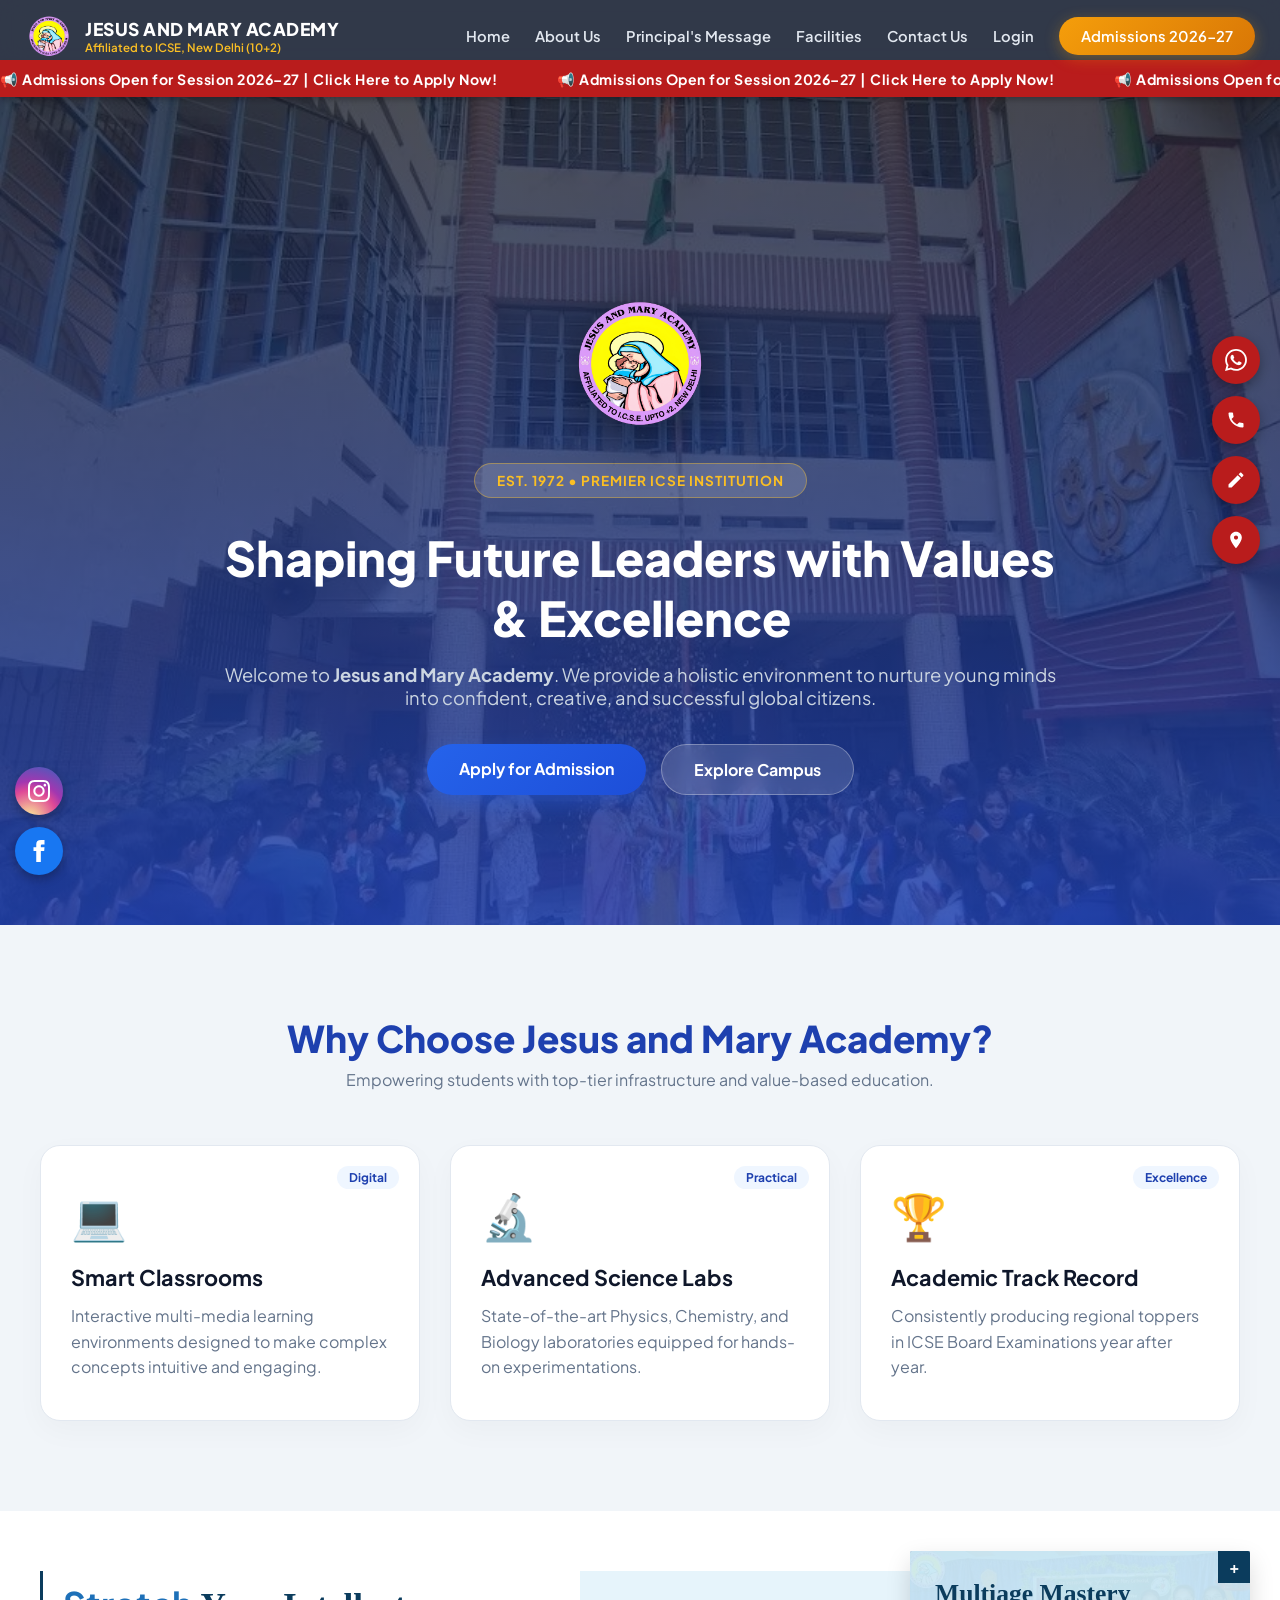
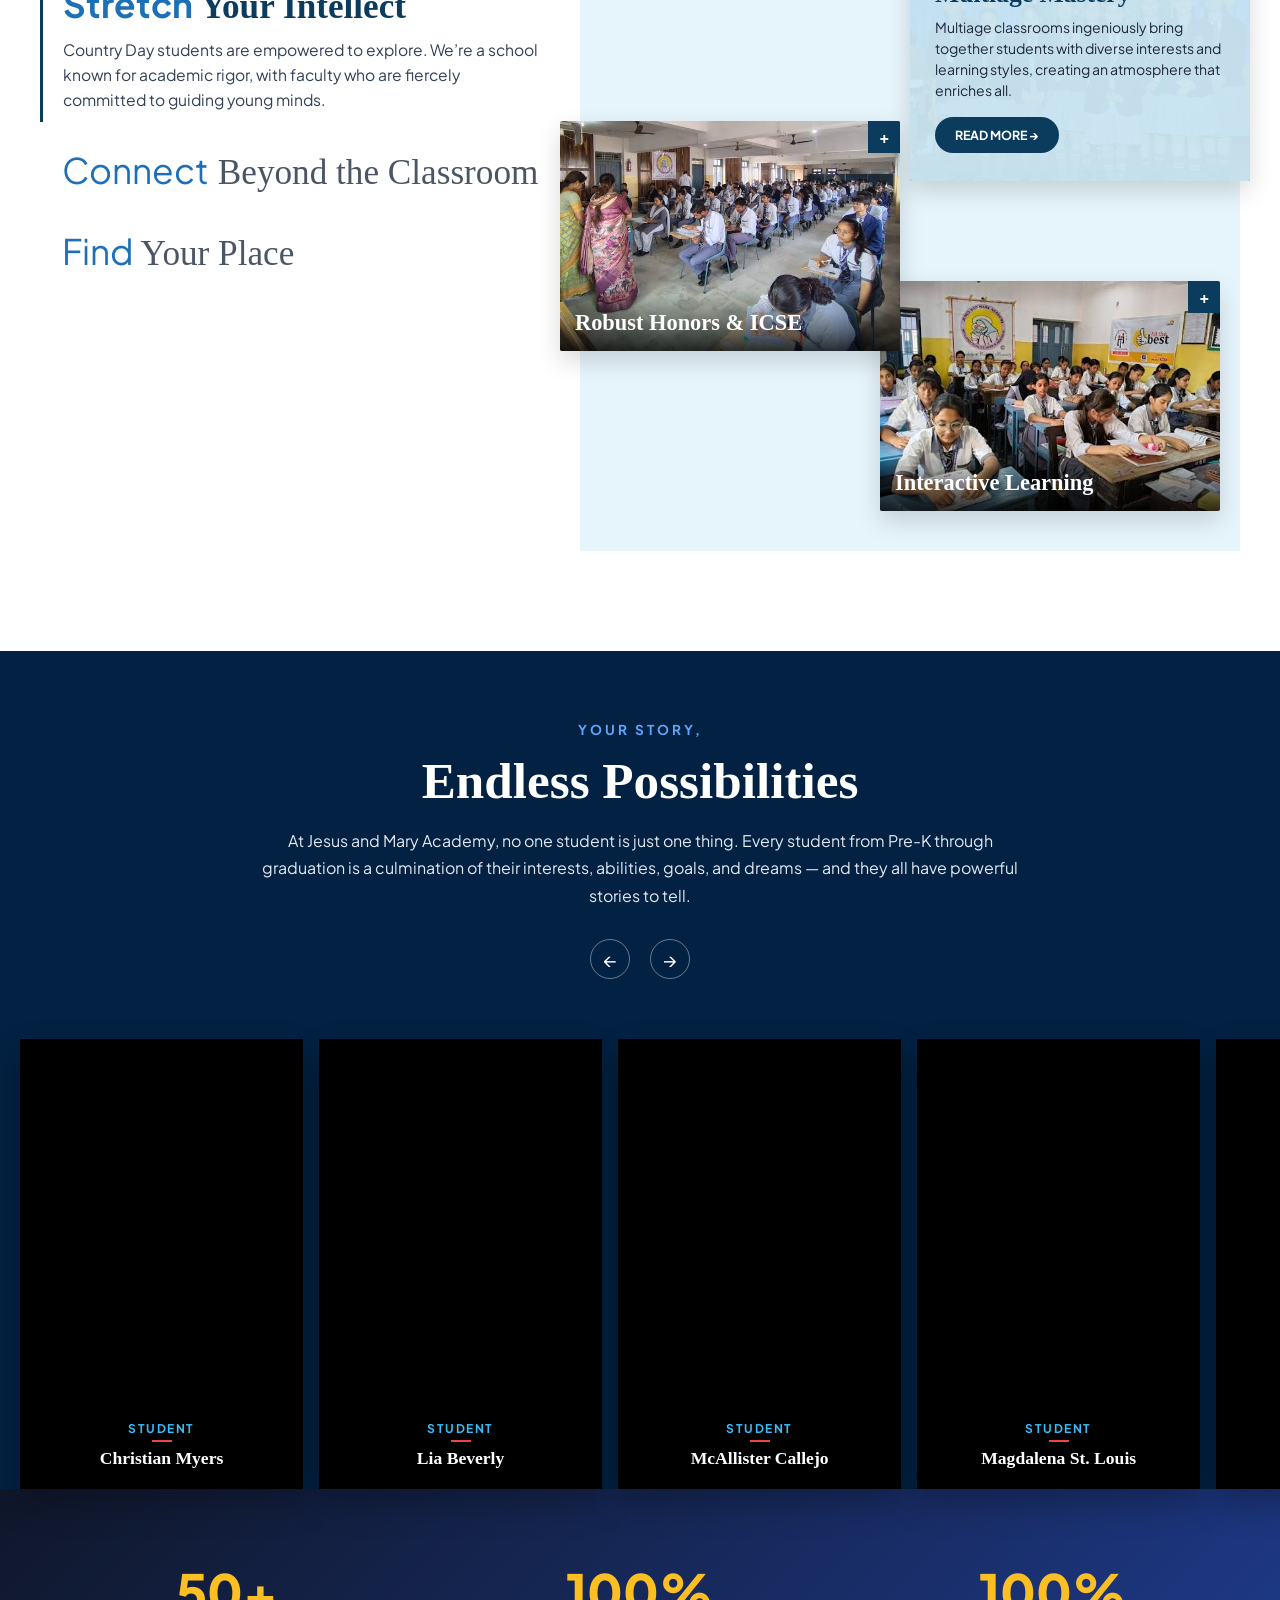
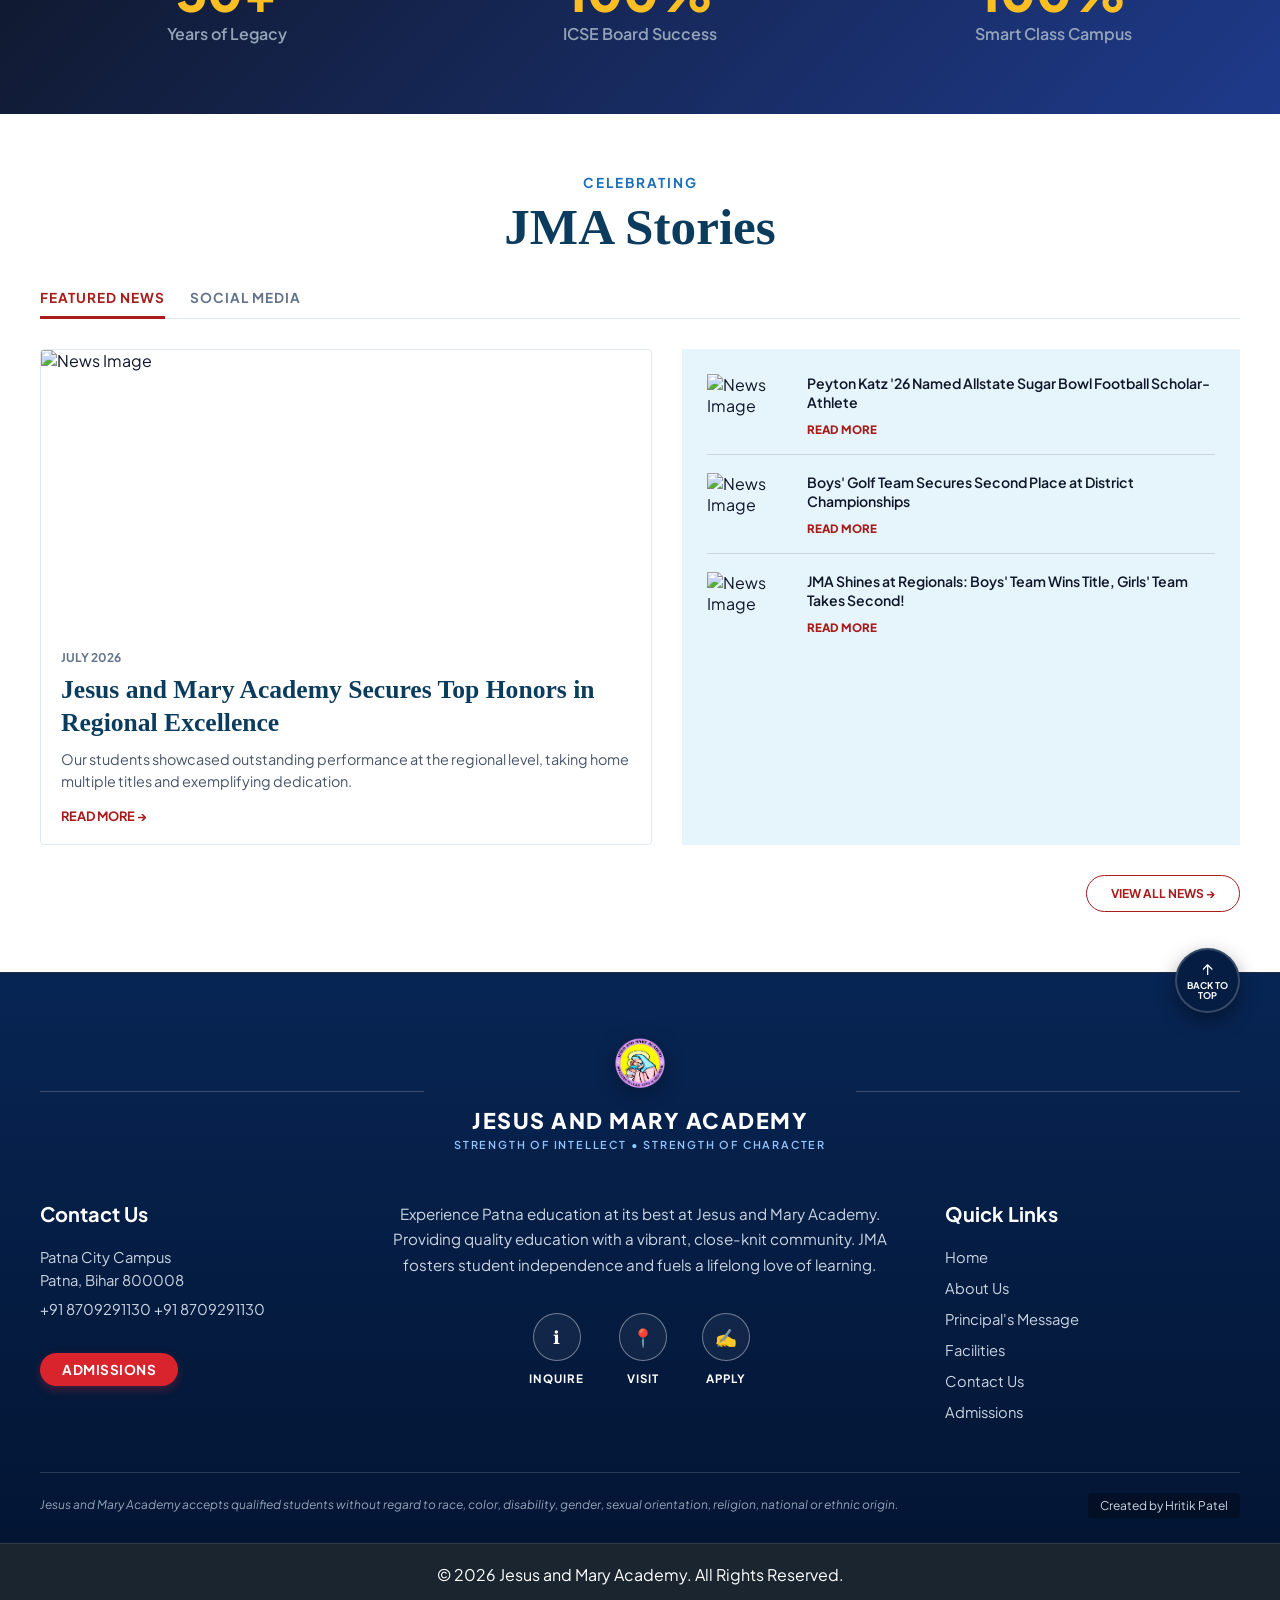
==== commit 62cefaa5: "Update index.html" ====
--- a/index.html
+++ b/index.html
@@ -94,7 +94,7 @@
 
         <div class="premium-card-stack">
             <div class="stacked-card active-card" id="card-1">
-                <img src="https://images.unsplash.com/photo-1509062522246-3755977927d7?q=80&w=800" alt="Multiage Mastery">
+                <img src="Assets/jma5.jpg" alt="Multiage Mastery">
                 <div class="plus-badge">+</div>
                 <div class="card-overlay-content">
                     <h3>Multiage Mastery</h3>
@@ -104,7 +104,7 @@
             </div>
 
             <div class="stacked-card" id="card-2">
-                <img src="https://images.unsplash.com/photo-1581092160607-ee22621dd758?q=80&w=800" alt="Robust Honors">
+                <img src="Assets/jma3.jpg" alt="Robust Honors">
                 <div class="plus-badge">+</div>
                 <div class="card-overlay-content">
                     <h3>Robust Honors & ICSE</h3>
@@ -114,7 +114,7 @@
             </div>
 
             <div class="stacked-card" id="card-3">
-                <img src="https://images.unsplash.com/photo-1522202176988-66273c2fd55f?q=80&w=800" alt="Interactive Learning">
+                <img src="Assets/jma4.jpg" alt="Interactive Learning">
                 <div class="plus-badge">+</div>
                 <div class="card-overlay-content">
                     <h3>Interactive Learning</h3>
@@ -467,4 +467,4 @@
     <script src="header-footer.js"></script>
     <script src="script.js"></script>
 </body>
-</html>+</html>
--- a/style.css
+++ b/style.css
@@ -166,7 +166,7 @@
 .hero {
     position: relative;
     min-height: 92vh;
-    background: url('https://images.unsplash.com/photo-1562774053-701939374585?q=80&w=1920') center/cover no-repeat;
+    background: url('Assets/JMA2.webp') center/cover no-repeat;
     display: flex;
     align-items: center;
     justify-content: center;
@@ -1178,7 +1178,7 @@
     width: 100% !important;
     background-color: #032142 !important; /* Force Solid Navy Blue Background */
     position: relative;
-    padding-bottom: 60px;
+    padding-bottom: 0px;
     margin-top: 0;
 }
 
@@ -2237,16 +2237,3 @@
 .social-float-btn:hover {
     transform: scale(1.1);
 }
-
-/* Mobile Responsive Adjustments */
-@media (max-width: 768px) {
-    .left-floating-socials {
-        left: 10px;
-        bottom: 20px;
-        gap: 8px;
-    }
-    .social-float-btn {
-        width: 42px;
-        height: 42px;
-    }
-}
